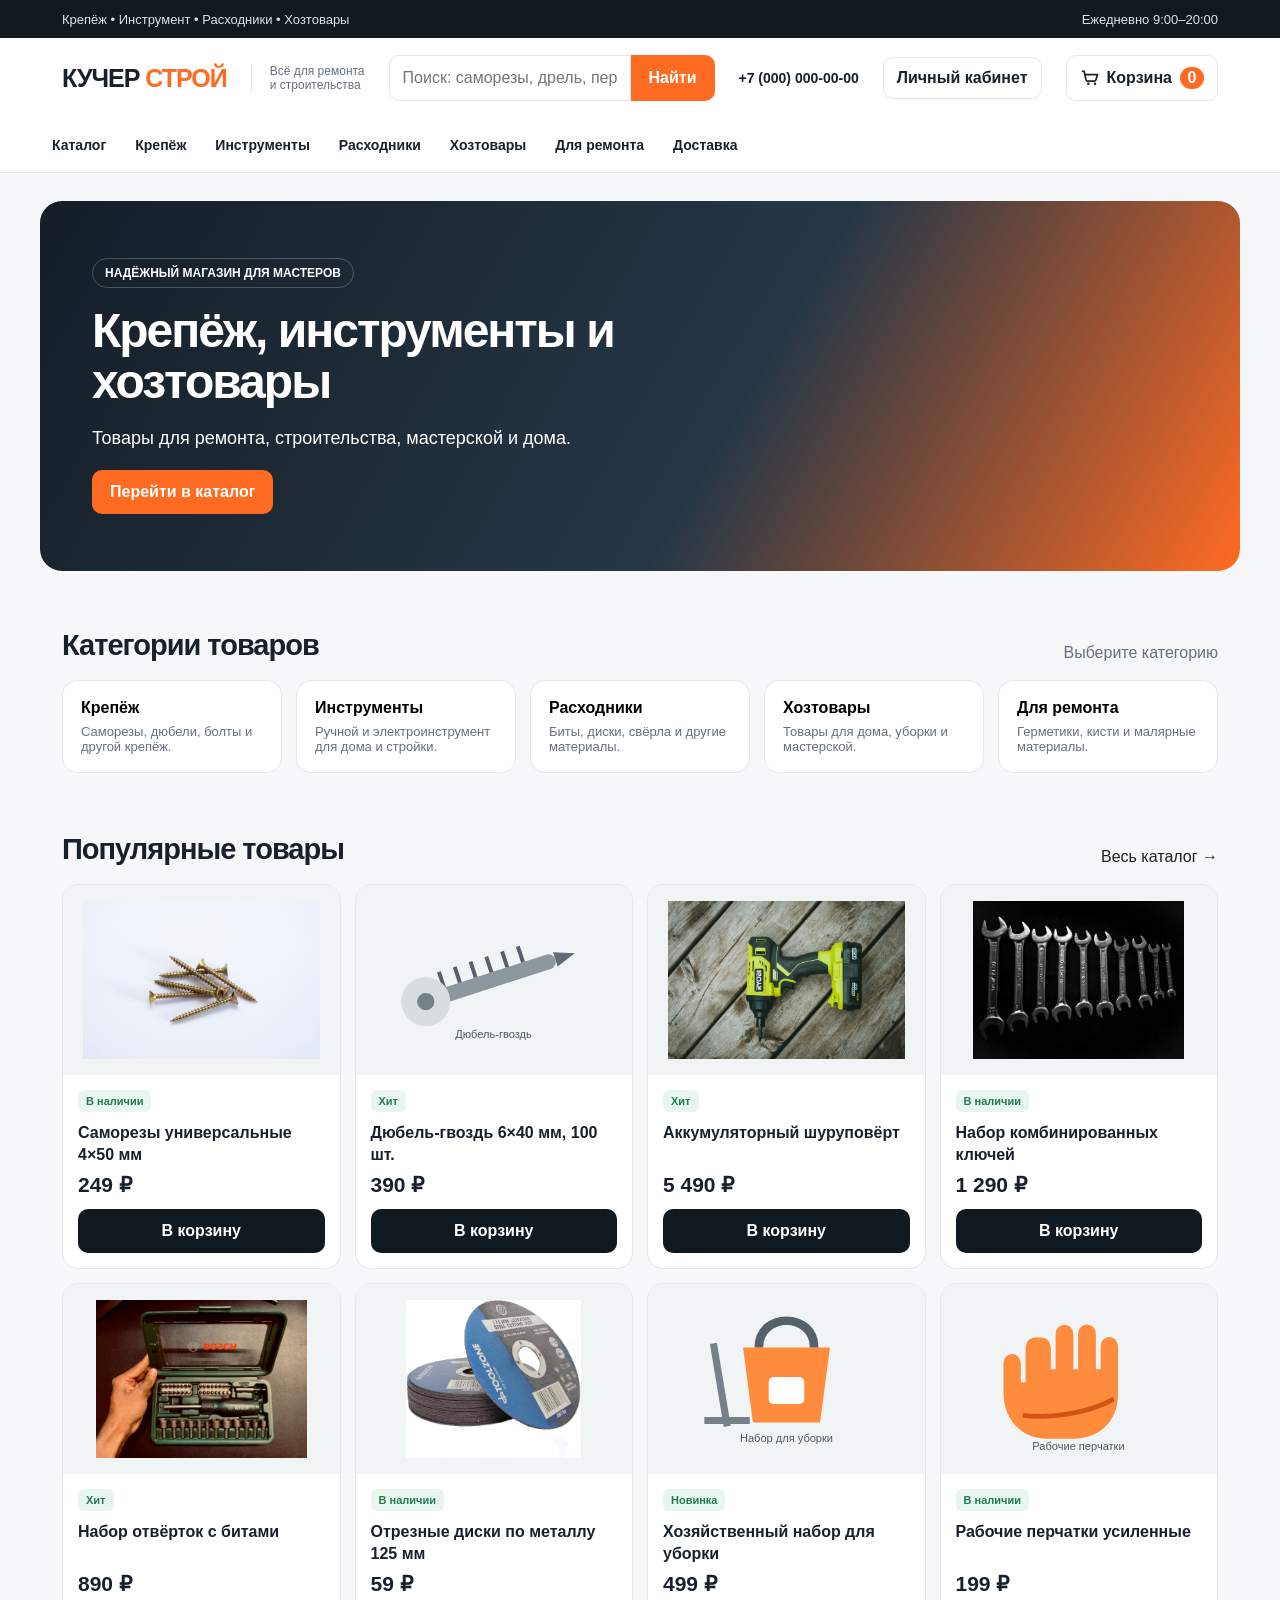
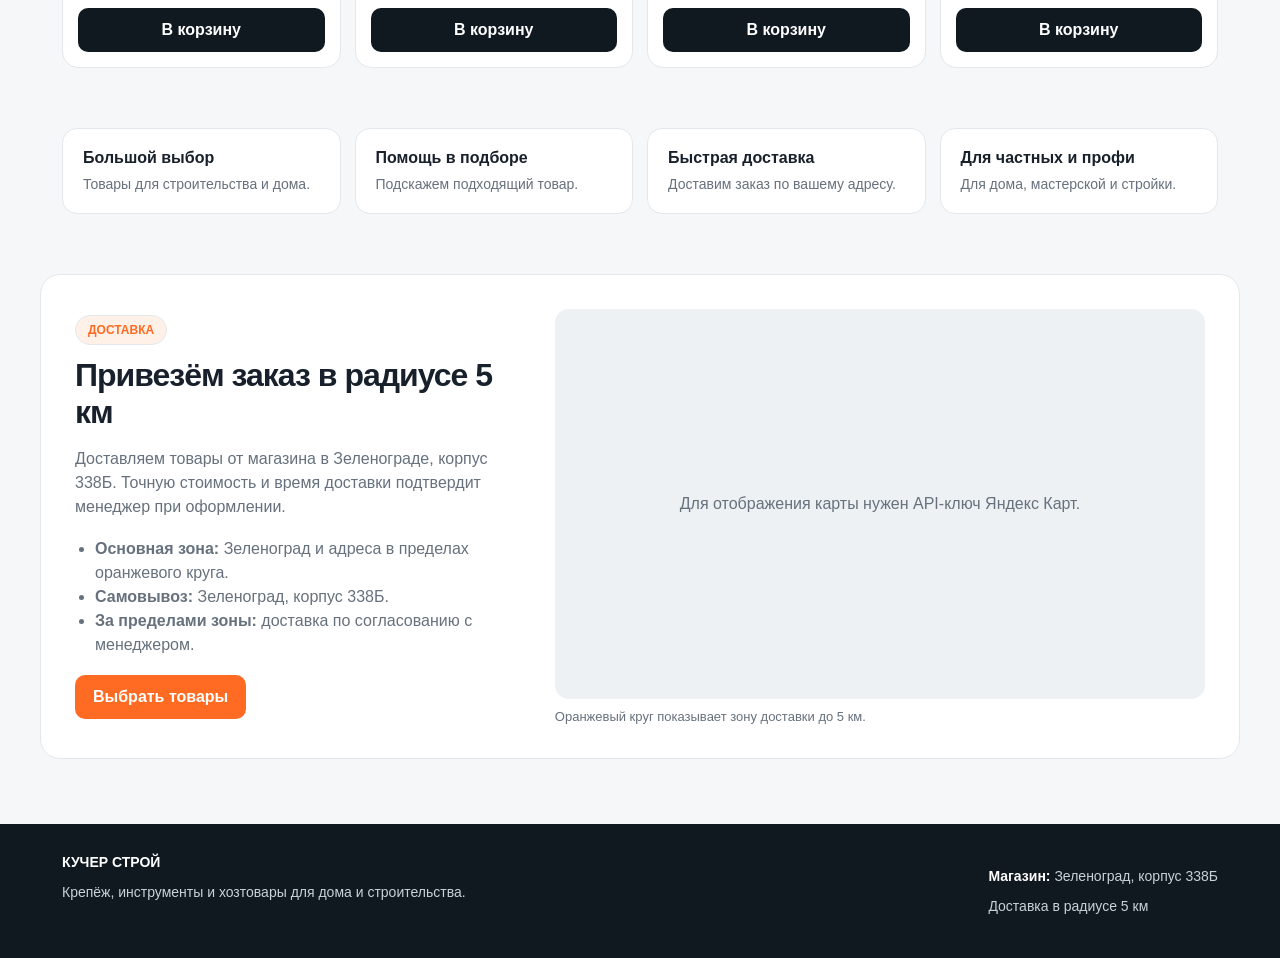
==== index.html @ 2a833efd "Initial Kucher realese" ====
<!doctype html>
<html lang="ru"><head><meta charset="utf-8"><meta name="viewport" content="width=device-width, initial-scale=1"><meta name="description" content="Кучер строй — крепёж, инструменты, расходники и хозтовары."><title>Кучер строй — товары для ремонта и строительства</title><link rel="stylesheet" href="styles.css"><link rel="stylesheet" href="features.css"></head>
<body data-page="home"><header class="site-header"></header><main>
<section class="hero"><div class="wrap hero-box"><div><span class="eyebrow">Надёжный магазин для мастеров</span><h1>Крепёж, инструменты и хозтовары</h1><p>Товары для ремонта, строительства, мастерской и дома.</p><a class="button button-primary" href="#products-section">Перейти в каталог</a></div></div></section>
<section class="section"><div class="wrap"><div class="section-heading"><h2>Категории товаров</h2><span>Выберите категорию</span></div><div id="categories" class="categories"></div></div></section>
<section id="products-section" class="section"><div class="wrap"><div class="section-heading"><h2>Популярные товары</h2><a href="catalog.html">Весь каталог →</a></div><div id="products" class="products"></div></div></section>
<section class="section"><div class="wrap benefits"><article><b>Большой выбор</b><span>Товары для строительства и дома.</span></article><article><b>Помощь в подборе</b><span>Подскажем подходящий товар.</span></article><article><b>Быстрая доставка</b><span>Доставим заказ по вашему адресу.</span></article><article><b>Для частных и профи</b><span>Для дома, мастерской и стройки.</span></article></div></section>
<section id="delivery" class="section"><div class="wrap delivery-section"><div class="delivery-copy"><span class="eyebrow eyebrow-dark">Доставка</span><h2>Привезём заказ в радиусе 5 км</h2><p>Доставляем товары от магазина в Зеленограде, корпус 338Б. Точную стоимость и время доставки подтвердит менеджер при оформлении.</p><ul><li><b>Основная зона:</b> Зеленоград и адреса в пределах оранжевого круга.</li><li><b>Самовывоз:</b> Зеленоград, корпус 338Б.</li><li><b>За пределами зоны:</b> доставка по согласованию с менеджером.</li></ul><a class="button button-primary" href="catalog.html">Выбрать товары</a></div><div><div id="delivery-map" class="delivery-map" aria-label="Карта магазина и зоны доставки"></div><p class="map-caption">Оранжевый круг показывает зону доставки до 5 км.</p></div></div></section>
</main><footer class="site-footer"></footer><script src="products.js"></script><script src="app.js"></script></body></html>
---- styles.css ----
[hidden]{display:none!important}:root{--ink:#18212b;--muted:#66717d;--orange:#ff6b22;--dark:#101820;--bg:#f5f7f9;--card:#fff;--line:#e3e8ed;--green:#237a52;--shadow:0 12px 35px rgba(24,33,43,.09)}
*{box-sizing:border-box}html{scroll-behavior:smooth}body{margin:0;background:var(--bg);color:var(--ink);font-family:Arial,sans-serif}a{color:inherit;text-decoration:none}a:hover{color:var(--orange)}button,input{font:inherit}.wrap{max-width:1200px;margin:auto;padding:0 22px}.topbar{background:var(--dark);color:#dce4ea;font-size:13px}.topbar .wrap{height:38px;display:flex;justify-content:space-between;align-items:center}.site-header{position:sticky;top:0;z-index:10;background:#fff;border-bottom:1px solid var(--line)}.head{min-height:80px;display:flex;align-items:center;gap:24px}.logo{font-size:25px;font-weight:900;letter-spacing:-1px;white-space:nowrap}.logo b{color:var(--orange)}.tag{padding-left:18px;border-left:1px solid var(--line);color:var(--muted);font-size:12px}.search{flex:1;display:flex}.search input{min-width:0;flex:1;padding:13px;border:1px solid var(--line);border-radius:10px 0 0 10px}.search button,.button{border:0;border-radius:10px;padding:13px 18px;font-weight:800;cursor:pointer}.search button{border-radius:0 10px 10px 0;background:var(--orange);color:#fff}.phone{font-weight:800;font-size:14px}.cart-link{padding:11px 13px;border:1px solid var(--line);border-radius:10px;font-weight:800;white-space:nowrap}.cart-count{margin-left:4px;padding:2px 7px;border-radius:99px;background:var(--orange);color:#fff}.nav{display:flex;gap:5px;overflow:auto;padding:10px 0}.nav a{padding:9px 12px;border-radius:8px;white-space:nowrap;font-size:14px;font-weight:700}.nav a:hover,.nav a.active{background:#fff0e8;color:var(--orange)}.hero{padding:28px 0}.hero-box{min-height:370px;display:flex;align-items:center;padding:52px;border-radius:22px;background:linear-gradient(120deg,#151e27,#253746 58%,#ff6b22);color:#fff}.hero-box>div{max-width:650px}.eyebrow{display:inline-block;padding:7px 12px;border:1px solid #ffffff38;border-radius:99px;font-size:12px;font-weight:800;text-transform:uppercase}.hero h1{max-width:620px;margin:18px 0 12px;font-size:48px;line-height:1.05;letter-spacing:-2px}.hero p{max-width:560px;font-size:18px;line-height:1.5}.button{display:inline-block}.button-primary{background:var(--orange);color:#fff}.section{padding:30px 0}.section-heading{display:flex;align-items:end;justify-content:space-between;gap:15px;margin-bottom:18px}.section-heading h1,.section-heading h2{margin:0;letter-spacing:-1px}.section-heading h1{font-size:38px}.section-heading h2{font-size:29px}.section-heading p,.section-heading span,.result{color:var(--muted)}.categories{display:grid;grid-template-columns:repeat(5,1fr);gap:14px}.category{padding:18px;border:1px solid var(--line);border-radius:15px;background:var(--card);font-weight:800;text-align:left;cursor:pointer}.category span{display:block;margin-top:7px;color:var(--muted);font-size:13px;font-weight:400}.category:hover,.category.active{border-color:#ffb08b;box-shadow:var(--shadow)}.compact{margin-bottom:23px}.compact .category{padding:12px;font-size:14px}.compact .category span{display:none}.products{display:grid;grid-template-columns:repeat(4,1fr);gap:14px}.product-card{overflow:hidden;border:1px solid var(--line);border-radius:16px;background:#fff}.product-card:hover{box-shadow:var(--shadow);transform:translateY(-2px)}.product-image{height:190px;display:block;padding:16px;background:#f1f4f5}.product-image img{width:100%;height:100%;object-fit:contain}.product-body{padding:15px}.badge{display:inline-block;padding:5px 8px;border-radius:6px;background:#e8f6ef;color:var(--green);font-size:11px;font-weight:800}.product-name{display:block;min-height:44px;margin:10px 0 7px;font-weight:800;line-height:1.35}.price{font-size:21px;font-weight:900}.card-action{width:100%;margin-top:12px;background:var(--dark);color:#fff}.empty{padding:35px;border:1px dashed var(--line);border-radius:15px;background:#fff;text-align:center;color:var(--muted)}.benefits{display:grid;grid-template-columns:repeat(4,1fr);gap:14px}.benefits article,.panel{padding:20px;border:1px solid var(--line);border-radius:15px;background:#fff}.benefits b{display:block;margin-bottom:8px}.benefits span{color:var(--muted);font-size:14px}.site-footer{margin-top:35px;background:var(--dark);color:#c8d2da}.footer-content{display:flex;justify-content:space-between;gap:20px;padding:30px 22px;font-size:14px}.footer-content b{color:#fff}.back-link{display:inline-block;margin-bottom:20px;color:var(--muted);font-weight:700}.product-detail{display:grid;grid-template-columns:1fr 1fr;gap:28px}.detail-image,.detail-info{padding:30px;border:1px solid var(--line);border-radius:18px;background:#fff}.detail-image{min-height:450px}.detail-image img{width:100%;height:390px;object-fit:contain}.detail-info h1{margin:13px 0;font-size:36px;line-height:1.1}.description{color:var(--muted);line-height:1.55}.detail-price{margin:20px 0;font-size:32px;font-weight:900}.add-row{display:flex;gap:12px}.quantity{width:70px;padding:12px;border:1px solid var(--line);border-radius:10px;text-align:center}.specs{margin-top:24px;border-top:1px solid var(--line)}.spec{display:flex;justify-content:space-between;gap:20px;padding:11px 0;border-bottom:1px solid var(--line)}.spec span{color:var(--muted)}.cart-layout{display:grid;grid-template-columns:1.3fr .7fr;gap:20px}.cart-item{display:grid;grid-template-columns:90px 1fr auto;gap:16px;align-items:center;padding:15px 0;border-bottom:1px solid var(--line)}.cart-item:last-child{border:0}.cart-item img{width:90px;height:80px;object-fit:contain;background:#f1f4f5;border-radius:10px}.cart-item h3{margin:5px 0;font-size:16px}.item-actions{text-align:right}.item-actions input{width:52px;padding:8px;border:1px solid var(--line);border-radius:7px;text-align:center}.remove{margin-top:8px;border:0;background:none;color:#9b3b24;cursor:pointer}.total-row{display:flex;justify-content:space-between;padding:15px 0;margin-bottom:14px;border-block:1px solid var(--line);font-size:20px}.notice{color:var(--muted);font-size:13px;line-height:1.45}@media(max-width:900px){.tag,.phone{display:none}.categories{grid-template-columns:repeat(3,1fr)}.products{grid-template-columns:repeat(2,1fr)}.benefits{grid-template-columns:repeat(2,1fr)}.product-detail,.cart-layout{grid-template-columns:1fr}}@media(max-width:600px){.topbar .wrap>span+span{display:none}.head{flex-wrap:wrap;padding:13px 0;gap:12px}.search{order:3;flex-basis:100%}.hero-box{min-height:420px;padding:30px}.hero h1{font-size:36px}.section-heading h1{font-size:31px}.categories,.products{grid-template-columns:repeat(2,1fr)}.benefits{grid-template-columns:1fr}.footer-content{display:block}.footer-content p{margin-top:15px}.product-detail{gap:15px}.detail-image{min-height:290px;padding:18px}.detail-image img{height:260px}.detail-info h1{font-size:29px}.cart-item{grid-template-columns:70px 1fr}.cart-item img{width:70px;height:70px}.item-actions{grid-column:2;text-align:left}}

/* Cart icon + add-to-cart animation */
.cart-link{display:inline-flex;align-items:center;gap:7px;transition:transform .2s ease,box-shadow .2s ease}.cart-icon{width:20px;height:20px;flex:0 0 20px}.cart-icon circle{fill:currentColor;stroke:none}.cart-count{display:inline-flex;align-items:center;justify-content:center;min-width:24px;height:22px;padding:2px 7px;margin-left:1px}.cart-flyer{position:fixed;z-index:100;left:0;top:0;width:70px;height:70px;padding:7px;border-radius:14px;background:#fff;box-shadow:0 10px 30px #0002;pointer-events:none;transform:translate(0,0) scale(1);opacity:1;transition:transform .62s cubic-bezier(.22,.8,.26,1),opacity .62s ease}.cart-flyer img{width:100%;height:100%;object-fit:contain;border-radius:10px}.card-action:disabled,#add-product:disabled{cursor:wait;opacity:.8}

/* Cart page cleanup */
body[data-page="cart"]{min-height:100vh;display:flex;flex-direction:column;background:var(--dark)}
body[data-page="cart"] main{flex:1;background:var(--bg)}
body[data-page="cart"] .site-footer{margin-top:0}
.cart-heading{display:flex;align-items:center;justify-content:space-between;gap:16px;margin-bottom:18px}
.cart-heading h1{margin:0;letter-spacing:-1px;font-size:38px}
.button-danger{background:#fff;border:1px solid #e1b7ad;color:#9b3b24}
.button-danger:hover:not(:disabled){background:#fff5f2;border-color:#d89583;color:#842d1c}
.button-danger:disabled{opacity:.45;cursor:not-allowed}
@media(max-width:600px){.cart-heading{align-items:flex-start}.cart-heading h1{font-size:31px}.cart-heading .button{padding:10px 12px}}
---- features.css ----
.product-image{position:relative}.photo-count{position:absolute;right:10px;bottom:10px;padding:5px 8px;border-radius:99px;background:#18212bd9;color:#fff;font-size:12px;font-weight:700}.delivery-section{display:grid;grid-template-columns:.82fr 1.18fr;gap:28px;align-items:center;padding:34px;border:1px solid var(--line);border-radius:20px;background:#fff}.delivery-copy h2{margin:12px 0;font-size:32px;letter-spacing:-1px}.delivery-copy p,.delivery-copy li{color:var(--muted);line-height:1.5}.delivery-copy ul{padding-left:20px;margin:18px 0}.eyebrow-dark{border-color:var(--line);background:#fff0e8;color:var(--orange)}.delivery-map{position:relative;height:390px;border-radius:14px;overflow:hidden;background:#eef1f3}.delivery-radius-overlay{position:absolute;inset:0;pointer-events:none;z-index:2}.delivery-radius-circle{position:absolute;left:50%;top:50%;width:270px;height:270px;transform:translate(-50%,-50%);border:3px solid rgba(243,108,33,.9);border-radius:50%;background:rgba(243,108,33,.14);box-shadow:0 0 0 1px rgba(255,255,255,.7) inset}.delivery-radius-pin{position:absolute;left:50%;top:50%;width:18px;height:18px;transform:translate(-50%,-50%);border:3px solid #fff;border-radius:50%;background:var(--orange);box-shadow:0 2px 8px rgba(0,0,0,.25)}.delivery-radius-pin span{display:block;width:6px;height:6px;margin:3px auto;border-radius:50%;background:#fff}.delivery-radius-label{position:absolute;left:50%;top:50%;transform:translate(-50%,-190%);padding:7px 11px;border:1px solid rgba(243,108,33,.45);border-radius:999px;background:#fff;color:var(--ink);font-size:12px;font-weight:800;white-space:nowrap;box-shadow:0 4px 14px rgba(0,0,0,.14)}.map-caption{margin:10px 0 0;color:var(--muted);font-size:13px}.gallery{display:grid;gap:14px}.gallery-main{position:relative;display:flex;align-items:center;justify-content:center;min-height:390px;padding:10px;background:#f1f4f5;border-radius:14px}.gallery-main img{width:100%;height:370px;object-fit:contain}.gallery-control{position:absolute;top:50%;width:42px;height:42px;transform:translateY(-50%);border:0;border-radius:50%;background:#fff;color:var(--ink);box-shadow:var(--shadow);font-size:26px;cursor:pointer}.gallery-control:hover{background:var(--orange);color:#fff}.gallery-prev{left:14px}.gallery-next{right:14px}.gallery-thumbnails{display:flex;gap:10px;flex-wrap:wrap}.gallery-thumbnail{width:70px;height:70px;padding:4px;border:2px solid transparent;border-radius:10px;background:#f1f4f5;cursor:pointer}.gallery-thumbnail.active{border-color:var(--orange)}.gallery-thumbnail img{width:100%;height:100%;object-fit:contain}.gallery-status{margin:0;color:var(--muted);font-size:13px}@media(max-width:900px){.delivery-section{grid-template-columns:1fr}.delivery-map{height:330px}.delivery-radius-circle{width:230px;height:230px}}@media(max-width:600px){.delivery-section{padding:22px}.delivery-copy h2{font-size:27px}.gallery-main{min-height:270px}.gallery-main img{height:250px}.gallery-thumbnail{width:58px;height:58px}}

/* Order choice + personal cabinet */
.account-link{padding:11px 13px;border:1px solid var(--line);border-radius:10px;font-weight:800;white-space:nowrap}.account-link:hover{background:#fff0e8;color:var(--orange)}
.order-choice-modal{position:fixed;inset:0;z-index:1000;display:grid;place-items:center;padding:20px}.order-choice-backdrop{position:absolute;inset:0;background:rgba(16,24,32,.58)}.order-choice-card{position:relative;z-index:1;width:min(520px,100%);padding:28px;border-radius:20px;background:#fff;box-shadow:0 24px 70px rgba(0,0,0,.22)}.order-choice-close{position:absolute;right:15px;top:12px;width:36px;height:36px;border:0;border-radius:50%;background:#f1f4f5;color:var(--ink);font-size:25px;cursor:pointer}.order-choice-card h2{margin:15px 40px 8px 0}.order-choice-card>p{color:var(--muted)}.order-choice-actions{display:grid;gap:10px;margin-top:20px}.choice-secondary{border:1px solid var(--line);text-align:center;background:#f7f8f9}.manager-form{display:grid;gap:12px;margin-top:16px;padding-top:16px;border-top:1px solid var(--line)}.manager-form label,.cabinet-form label{display:grid;gap:7px;font-size:13px;font-weight:800}.manager-form input,.cabinet-form input{width:100%;padding:12px;border:1px solid var(--line);border-radius:10px}.optional{font-weight:400;color:var(--muted)}.manager-success,.form-success{color:var(--green);font-size:13px;font-weight:700}.cabinet-grid{display:grid;grid-template-columns:.8fr 1.2fr;gap:20px}.panel-heading{display:flex;align-items:center;justify-content:space-between;gap:16px;margin-bottom:15px}.panel-heading h2{margin:0;font-size:22px}.cabinet-form{display:grid;gap:13px}.cabinet-cart-list{display:grid;gap:10px}.cabinet-cart-item{display:grid;grid-template-columns:56px 1fr auto;gap:12px;align-items:center;padding:10px 0;border-bottom:1px solid var(--line)}.cabinet-cart-item img{width:56px;height:56px;border-radius:8px;background:#f1f4f5;object-fit:contain}.cabinet-cart-item div{display:grid;gap:4px}.cabinet-cart-item span{font-size:13px;color:var(--muted)}.cabinet-total{display:flex;justify-content:space-between;margin:15px 0;font-size:20px}.cabinet-checkout{width:100%}.history-item{padding:14px 0;border-bottom:1px solid var(--line)}.history-item:last-child{border-bottom:0}.history-item>div{display:flex;justify-content:space-between;gap:15px}.history-item span{color:var(--muted);font-size:13px}.history-item summary{margin-top:8px;color:var(--muted);cursor:pointer}.history-item details p{margin:7px 0 0;font-size:13px}.request-item{display:flex;justify-content:space-between;padding:10px 0;border-bottom:1px solid var(--line)}.section-inner{padding:20px 0 0}@media(max-width:900px){.cabinet-grid{grid-template-columns:1fr}}@media(max-width:600px){.order-choice-card{padding:22px}.account-link{display:none}.cabinet-cart-item{grid-template-columns:50px 1fr}.cabinet-cart-item>strong{grid-column:2}.panel-heading{align-items:flex-start;flex-direction:column}}
.auth-wrap{max-width:560px;margin:0 auto}.auth-card{padding:28px}.auth-tabs{display:grid;grid-template-columns:1fr 1fr;gap:6px;padding:5px;background:#f1f4f5;border-radius:12px;margin:18px 0}.auth-tab{border:0;background:transparent;padding:11px;border-radius:9px;font-weight:800;cursor:pointer;color:var(--muted)}.auth-tab.active{background:#fff;color:var(--ink);box-shadow:0 2px 8px rgba(0,0,0,.06)}.auth-form{display:grid;gap:13px}.auth-form label{display:grid;gap:7px;font-size:13px;font-weight:800}.auth-form input{width:100%;padding:12px;border:1px solid var(--line);border-radius:10px}.auth-error{color:#c23c2a;font-size:13px;font-weight:700;margin:0}.auth-note{font-size:12px;color:var(--muted);margin-top:16px}

.product-image{position:relative}.photo-count{position:absolute;right:10px;bottom:10px;padding:5px 8px;border-radius:99px;background:#18212bd9;color:#fff;font-size:12px;font-weight:700}.delivery-section{display:grid;grid-template-columns:.82fr 1.18fr;gap:28px;align-items:center;padding:34px;border:1px solid var(--line);border-radius:20px;background:#fff}.delivery-copy h2{margin:12px 0;font-size:32px;letter-spacing:-1px}.delivery-copy p,.delivery-copy li{color:var(--muted);line-height:1.5}.delivery-copy ul{padding-left:20px;margin:18px 0}.eyebrow-dark{border-color:var(--line);background:#fff0e8;color:var(--orange)}.delivery-map{position:relative;height:390px;border-radius:14px;overflow:hidden;background:#eef1f3}.map-api-placeholder{display:flex;align-items:center;justify-content:center;height:100%;padding:24px;text-align:center;color:var(--muted);background:#eef1f3}.map-caption{margin:10px 0 0;color:var(--muted);font-size:13px}.gallery{display:grid;gap:14px}.gallery-main{position:relative;display:flex;align-items:center;justify-content:center;min-height:390px;padding:10px;background:#f1f4f5;border-radius:14px}.gallery-main img{width:100%;height:370px;object-fit:contain}.gallery-control{position:absolute;top:50%;width:42px;height:42px;transform:translateY(-50%);border:0;border-radius:50%;background:#fff;color:var(--ink);box-shadow:var(--shadow);font-size:26px;cursor:pointer}.gallery-control:hover{background:var(--orange);color:#fff}.gallery-prev{left:14px}.gallery-next{right:14px}.gallery-thumbnails{display:flex;gap:10px;flex-wrap:wrap}.gallery-thumbnail{width:70px;height:70px;padding:4px;border:2px solid transparent;border-radius:10px;background:#f1f4f5;cursor:pointer}.gallery-thumbnail.active{border-color:var(--orange)}.gallery-thumbnail img{width:100%;height:100%;object-fit:contain}.gallery-status{margin:0;color:var(--muted);font-size:13px}@media(max-width:900px){.delivery-section{grid-template-columns:1fr}.delivery-map{height:330px}}@media(max-width:600px){.delivery-section{padding:22px}.delivery-copy h2{font-size:27px}.gallery-main{min-height:270px}.gallery-main img{height:250px}.gallery-thumbnail{width:58px;height:58px}}

/* Order choice + personal cabinet */
.account-link{padding:11px 13px;border:1px solid var(--line);border-radius:10px;font-weight:800;white-space:nowrap}.account-link:hover{background:#fff0e8;color:var(--orange)}
.order-choice-modal{position:fixed;inset:0;z-index:1000;display:grid;place-items:center;padding:20px}.order-choice-backdrop{position:absolute;inset:0;background:rgba(16,24,32,.58)}.order-choice-card{position:relative;z-index:1;width:min(520px,100%);padding:28px;border-radius:20px;background:#fff;box-shadow:0 24px 70px rgba(0,0,0,.22)}.order-choice-close{position:absolute;right:15px;top:12px;width:36px;height:36px;border:0;border-radius:50%;background:#f1f4f5;color:var(--ink);font-size:25px;cursor:pointer}.order-choice-card h2{margin:15px 40px 8px 0}.order-choice-card>p{color:var(--muted)}.order-choice-actions{display:grid;gap:10px;margin-top:20px}.choice-secondary{border:1px solid var(--line);text-align:center;background:#f7f8f9}.manager-form{display:grid;gap:12px;margin-top:16px;padding-top:16px;border-top:1px solid var(--line)}.manager-form label,.cabinet-form label{display:grid;gap:7px;font-size:13px;font-weight:800}.manager-form input,.cabinet-form input{width:100%;padding:12px;border:1px solid var(--line);border-radius:10px}.optional{font-weight:400;color:var(--muted)}.manager-success,.form-success{color:var(--green);font-size:13px;font-weight:700}.cabinet-grid{display:grid;grid-template-columns:.8fr 1.2fr;gap:20px}.panel-heading{display:flex;align-items:center;justify-content:space-between;gap:16px;margin-bottom:15px}.panel-heading h2{margin:0;font-size:22px}.cabinet-form{display:grid;gap:13px}.cabinet-cart-list{display:grid;gap:10px}.cabinet-cart-item{display:grid;grid-template-columns:56px 1fr auto;gap:12px;align-items:center;padding:10px 0;border-bottom:1px solid var(--line)}.cabinet-cart-item img{width:56px;height:56px;border-radius:8px;background:#f1f4f5;object-fit:contain}.cabinet-cart-item div{display:grid;gap:4px}.cabinet-cart-item span{font-size:13px;color:var(--muted)}.cabinet-total{display:flex;justify-content:space-between;margin:15px 0;font-size:20px}.cabinet-checkout{width:100%}.history-item{padding:14px 0;border-bottom:1px solid var(--line)}.history-item:last-child{border-bottom:0}.history-item>div{display:flex;justify-content:space-between;gap:15px}.history-item span{color:var(--muted);font-size:13px}.history-item summary{margin-top:8px;color:var(--muted);cursor:pointer}.history-item details p{margin:7px 0 0;font-size:13px}.request-item{display:flex;justify-content:space-between;padding:10px 0;border-bottom:1px solid var(--line)}.section-inner{padding:20px 0 0}@media(max-width:900px){.cabinet-grid{grid-template-columns:1fr}}@media(max-width:600px){.order-choice-card{padding:22px}.account-link{display:none}.cabinet-cart-item{grid-template-columns:50px 1fr}.cabinet-cart-item>strong{grid-column:2}.panel-heading{align-items:flex-start;flex-direction:column}}
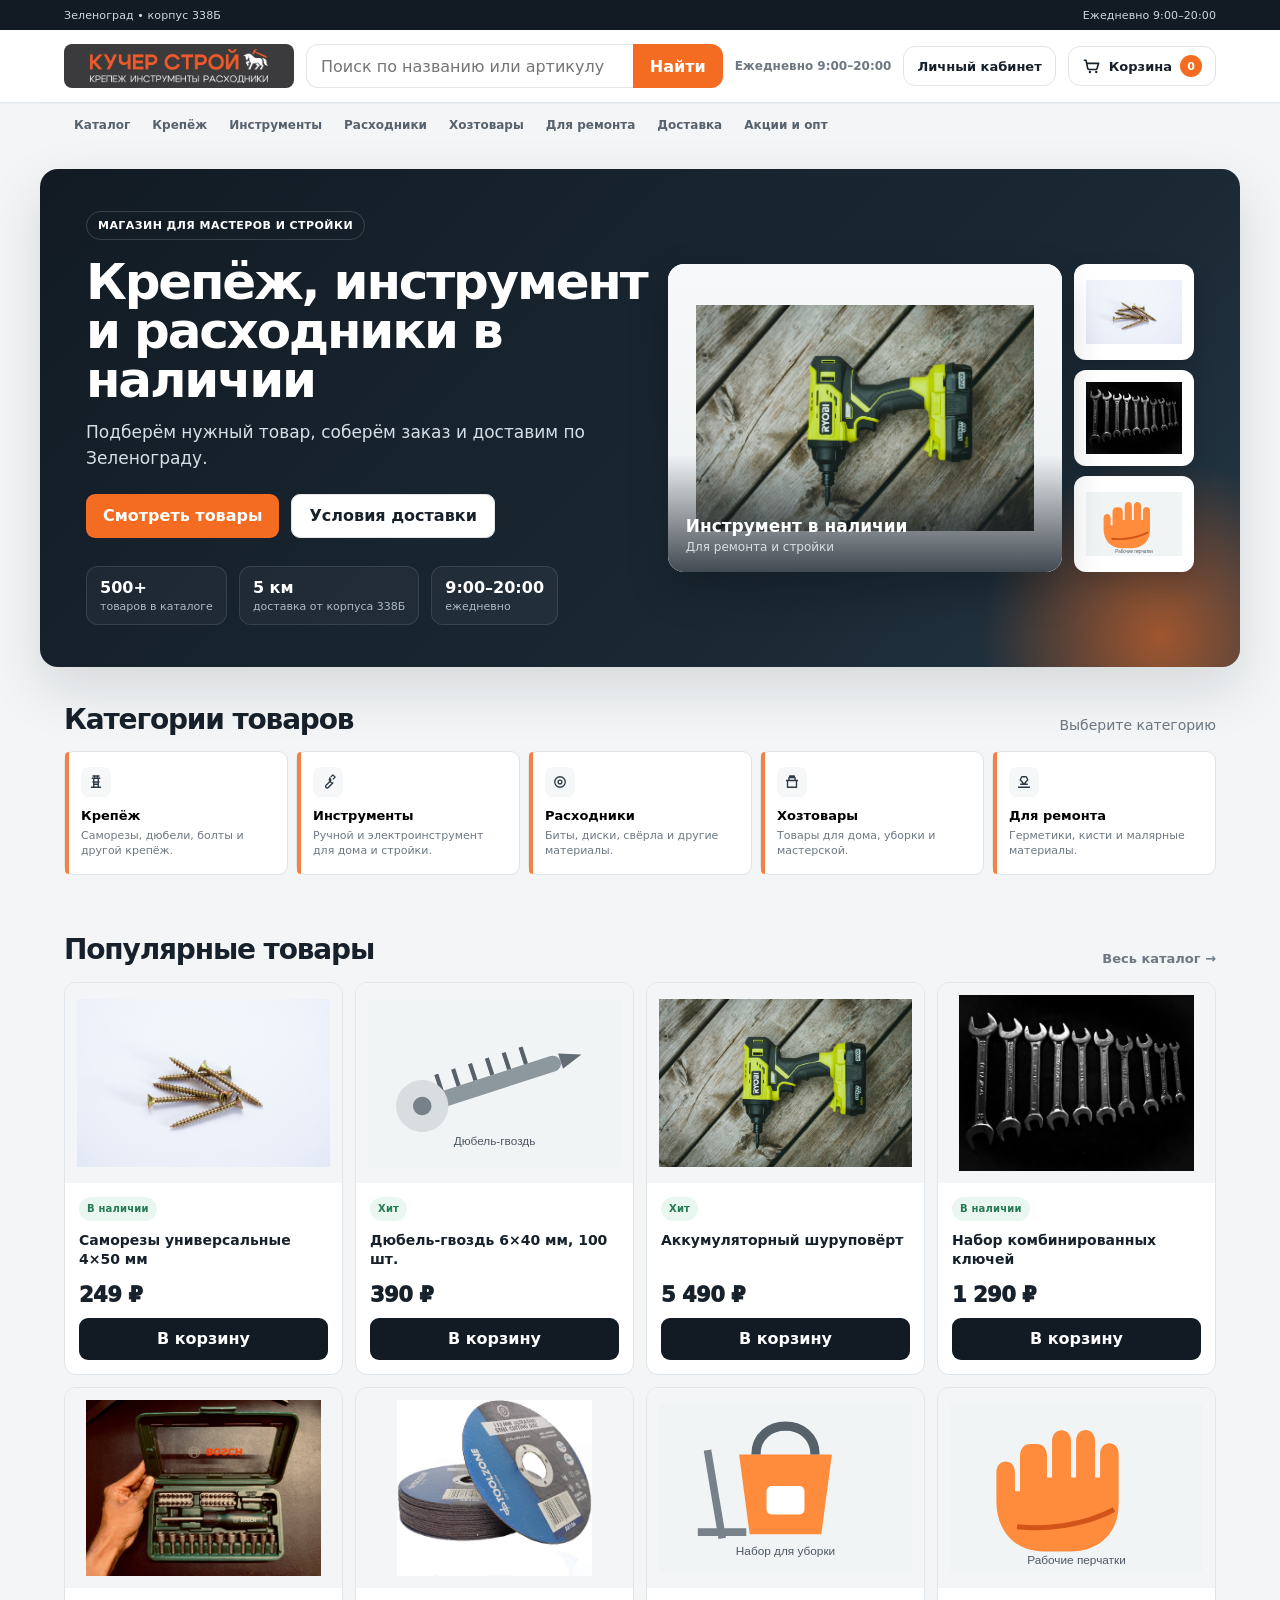
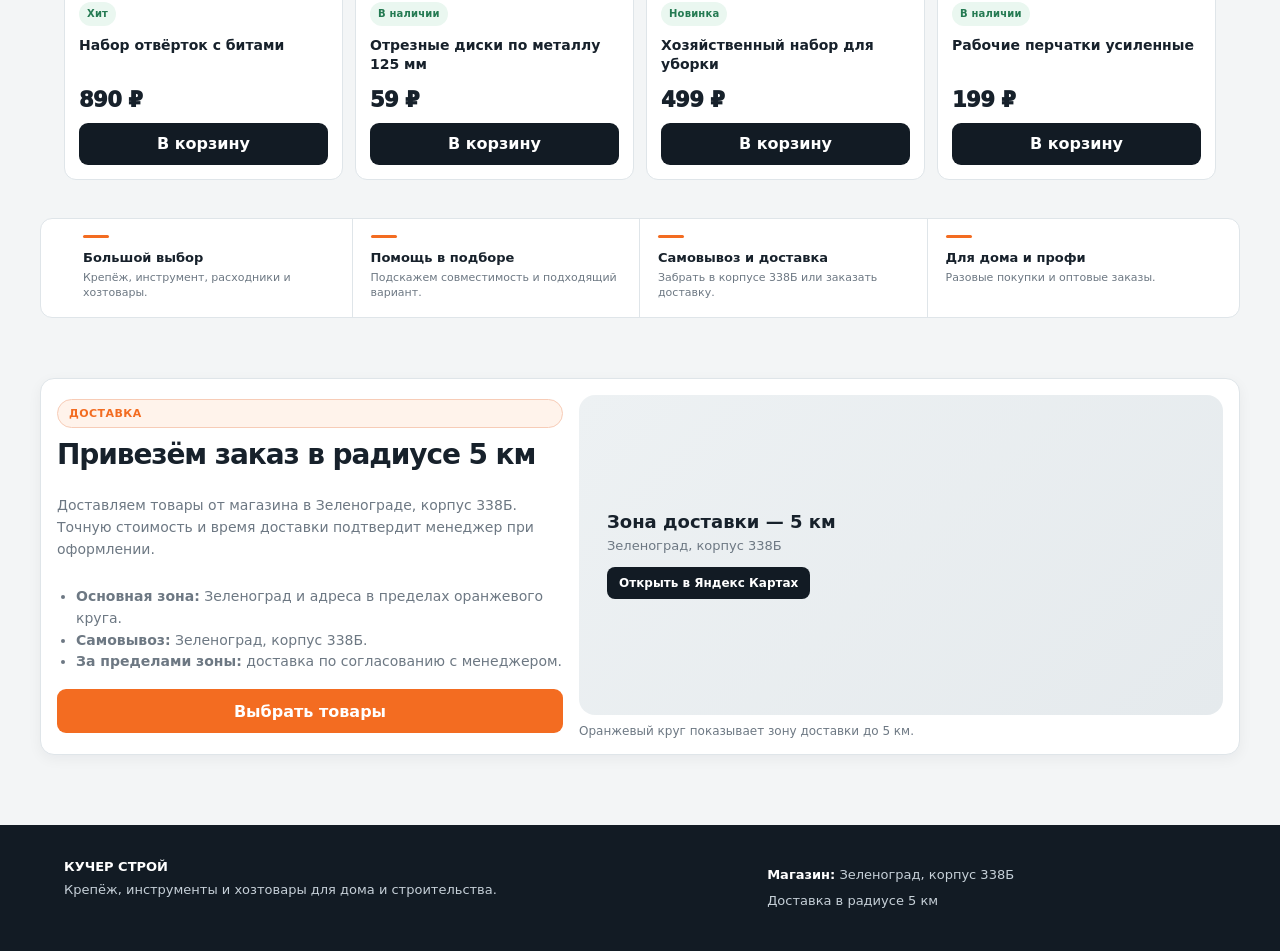
==== commit 6d7d0297: "Update Kycher" ====
--- a/index.html
+++ b/index.html
@@ -1,9 +1,9 @@
 <!doctype html>
-<html lang="ru"><head><meta charset="utf-8"><meta name="viewport" content="width=device-width, initial-scale=1"><meta name="description" content="Кучер строй — крепёж, инструменты, расходники и хозтовары."><title>Кучер строй — товары для ремонта и строительства</title><link rel="stylesheet" href="styles.css"><link rel="stylesheet" href="features.css"></head>
+<html lang="ru"><head><meta charset="utf-8"><meta name="viewport" content="width=device-width, initial-scale=1"><meta name="description" content="Кучер строй - крепёж, инструменты, расходники и хозтовары."><title>Кучер строй - товары для ремонта и строительства</title><link rel="stylesheet" href="styles.css"><link rel="stylesheet" href="features.css"></head>
 <body data-page="home"><header class="site-header"></header><main>
-<section class="hero"><div class="wrap hero-box"><div><span class="eyebrow">Надёжный магазин для мастеров</span><h1>Крепёж, инструменты и хозтовары</h1><p>Товары для ремонта, строительства, мастерской и дома.</p><a class="button button-primary" href="#products-section">Перейти в каталог</a></div></div></section>
+<section class="hero"><div class="wrap hero-box"><div class="hero-copy"><span class="eyebrow">Магазин для мастеров и стройки</span><h1>Крепёж, инструмент и расходники в наличии</h1><p>Подберём нужный товар, соберём заказ и доставим по Зеленограду.</p><div class="hero-actions"><a class="button button-primary" href="#products-section">Смотреть товары</a><a class="button button-secondary" href="delivery.html">Условия доставки</a></div><div class="hero-stats"><div class="hero-stat"><strong>500+</strong><span>товаров в каталоге</span></div><div class="hero-stat"><strong>5 км</strong><span>доставка от корпуса 338Б</span></div><div class="hero-stat"><strong>9:00–20:00</strong><span>ежедневно</span></div></div></div><div class="hero-visual"><div class="hero-photo"><img src="images/шуруповерт.jpg" alt="Аккумуляторный шуруповёрт"><div class="hero-photo-meta"><strong>Инструмент в наличии</strong><span>Для ремонта и стройки</span></div></div><div class="hero-shelf"><img src="images/саморезы.jpg" alt="Саморезы"><img src="images/набор ключей.jpg" alt="Набор ключей"><img src="images/перчатки.svg" alt="Рабочие перчатки"></div></div></div></section>
 <section class="section"><div class="wrap"><div class="section-heading"><h2>Категории товаров</h2><span>Выберите категорию</span></div><div id="categories" class="categories"></div></div></section>
 <section id="products-section" class="section"><div class="wrap"><div class="section-heading"><h2>Популярные товары</h2><a href="catalog.html">Весь каталог →</a></div><div id="products" class="products"></div></div></section>
-<section class="section"><div class="wrap benefits"><article><b>Большой выбор</b><span>Товары для строительства и дома.</span></article><article><b>Помощь в подборе</b><span>Подскажем подходящий товар.</span></article><article><b>Быстрая доставка</b><span>Доставим заказ по вашему адресу.</span></article><article><b>Для частных и профи</b><span>Для дома, мастерской и стройки.</span></article></div></section>
+<section class="section trust-section"><div class="wrap trust-strip"><article><b>Большой выбор</b><span>Крепёж, инструмент, расходники и хозтовары.</span></article><article><b>Помощь в подборе</b><span>Подскажем совместимость и подходящий вариант.</span></article><article><b>Самовывоз и доставка</b><span>Забрать в корпусе 338Б или заказать доставку.</span></article><article><b>Для дома и профи</b><span>Разовые покупки и оптовые заказы.</span></article></div></section>
 <section id="delivery" class="section"><div class="wrap delivery-section"><div class="delivery-copy"><span class="eyebrow eyebrow-dark">Доставка</span><h2>Привезём заказ в радиусе 5 км</h2><p>Доставляем товары от магазина в Зеленограде, корпус 338Б. Точную стоимость и время доставки подтвердит менеджер при оформлении.</p><ul><li><b>Основная зона:</b> Зеленоград и адреса в пределах оранжевого круга.</li><li><b>Самовывоз:</b> Зеленоград, корпус 338Б.</li><li><b>За пределами зоны:</b> доставка по согласованию с менеджером.</li></ul><a class="button button-primary" href="catalog.html">Выбрать товары</a></div><div><div id="delivery-map" class="delivery-map" aria-label="Карта магазина и зоны доставки"></div><p class="map-caption">Оранжевый круг показывает зону доставки до 5 км.</p></div></div></section>
 </main><footer class="site-footer"></footer><script src="products.js"></script><script src="app.js"></script></body></html>
--- a/styles.css
+++ b/styles.css
@@ -1,16 +1,258 @@
-[hidden]{display:none!important}:root{--ink:#18212b;--muted:#66717d;--orange:#ff6b22;--dark:#101820;--bg:#f5f7f9;--card:#fff;--line:#e3e8ed;--green:#237a52;--shadow:0 12px 35px rgba(24,33,43,.09)}
-*{box-sizing:border-box}html{scroll-behavior:smooth}body{margin:0;background:var(--bg);color:var(--ink);font-family:Arial,sans-serif}a{color:inherit;text-decoration:none}a:hover{color:var(--orange)}button,input{font:inherit}.wrap{max-width:1200px;margin:auto;padding:0 22px}.topbar{background:var(--dark);color:#dce4ea;font-size:13px}.topbar .wrap{height:38px;display:flex;justify-content:space-between;align-items:center}.site-header{position:sticky;top:0;z-index:10;background:#fff;border-bottom:1px solid var(--line)}.head{min-height:80px;display:flex;align-items:center;gap:24px}.logo{font-size:25px;font-weight:900;letter-spacing:-1px;white-space:nowrap}.logo b{color:var(--orange)}.tag{padding-left:18px;border-left:1px solid var(--line);color:var(--muted);font-size:12px}.search{flex:1;display:flex}.search input{min-width:0;flex:1;padding:13px;border:1px solid var(--line);border-radius:10px 0 0 10px}.search button,.button{border:0;border-radius:10px;padding:13px 18px;font-weight:800;cursor:pointer}.search button{border-radius:0 10px 10px 0;background:var(--orange);color:#fff}.phone{font-weight:800;font-size:14px}.cart-link{padding:11px 13px;border:1px solid var(--line);border-radius:10px;font-weight:800;white-space:nowrap}.cart-count{margin-left:4px;padding:2px 7px;border-radius:99px;background:var(--orange);color:#fff}.nav{display:flex;gap:5px;overflow:auto;padding:10px 0}.nav a{padding:9px 12px;border-radius:8px;white-space:nowrap;font-size:14px;font-weight:700}.nav a:hover,.nav a.active{background:#fff0e8;color:var(--orange)}.hero{padding:28px 0}.hero-box{min-height:370px;display:flex;align-items:center;padding:52px;border-radius:22px;background:linear-gradient(120deg,#151e27,#253746 58%,#ff6b22);color:#fff}.hero-box>div{max-width:650px}.eyebrow{display:inline-block;padding:7px 12px;border:1px solid #ffffff38;border-radius:99px;font-size:12px;font-weight:800;text-transform:uppercase}.hero h1{max-width:620px;margin:18px 0 12px;font-size:48px;line-height:1.05;letter-spacing:-2px}.hero p{max-width:560px;font-size:18px;line-height:1.5}.button{display:inline-block}.button-primary{background:var(--orange);color:#fff}.section{padding:30px 0}.section-heading{display:flex;align-items:end;justify-content:space-between;gap:15px;margin-bottom:18px}.section-heading h1,.section-heading h2{margin:0;letter-spacing:-1px}.section-heading h1{font-size:38px}.section-heading h2{font-size:29px}.section-heading p,.section-heading span,.result{color:var(--muted)}.categories{display:grid;grid-template-columns:repeat(5,1fr);gap:14px}.category{padding:18px;border:1px solid var(--line);border-radius:15px;background:var(--card);font-weight:800;text-align:left;cursor:pointer}.category span{display:block;margin-top:7px;color:var(--muted);font-size:13px;font-weight:400}.category:hover,.category.active{border-color:#ffb08b;box-shadow:var(--shadow)}.compact{margin-bottom:23px}.compact .category{padding:12px;font-size:14px}.compact .category span{display:none}.products{display:grid;grid-template-columns:repeat(4,1fr);gap:14px}.product-card{overflow:hidden;border:1px solid var(--line);border-radius:16px;background:#fff}.product-card:hover{box-shadow:var(--shadow);transform:translateY(-2px)}.product-image{height:190px;display:block;padding:16px;background:#f1f4f5}.product-image img{width:100%;height:100%;object-fit:contain}.product-body{padding:15px}.badge{display:inline-block;padding:5px 8px;border-radius:6px;background:#e8f6ef;color:var(--green);font-size:11px;font-weight:800}.product-name{display:block;min-height:44px;margin:10px 0 7px;font-weight:800;line-height:1.35}.price{font-size:21px;font-weight:900}.card-action{width:100%;margin-top:12px;background:var(--dark);color:#fff}.empty{padding:35px;border:1px dashed var(--line);border-radius:15px;background:#fff;text-align:center;color:var(--muted)}.benefits{display:grid;grid-template-columns:repeat(4,1fr);gap:14px}.benefits article,.panel{padding:20px;border:1px solid var(--line);border-radius:15px;background:#fff}.benefits b{display:block;margin-bottom:8px}.benefits span{color:var(--muted);font-size:14px}.site-footer{margin-top:35px;background:var(--dark);color:#c8d2da}.footer-content{display:flex;justify-content:space-between;gap:20px;padding:30px 22px;font-size:14px}.footer-content b{color:#fff}.back-link{display:inline-block;margin-bottom:20px;color:var(--muted);font-weight:700}.product-detail{display:grid;grid-template-columns:1fr 1fr;gap:28px}.detail-image,.detail-info{padding:30px;border:1px solid var(--line);border-radius:18px;background:#fff}.detail-image{min-height:450px}.detail-image img{width:100%;height:390px;object-fit:contain}.detail-info h1{margin:13px 0;font-size:36px;line-height:1.1}.description{color:var(--muted);line-height:1.55}.detail-price{margin:20px 0;font-size:32px;font-weight:900}.add-row{display:flex;gap:12px}.quantity{width:70px;padding:12px;border:1px solid var(--line);border-radius:10px;text-align:center}.specs{margin-top:24px;border-top:1px solid var(--line)}.spec{display:flex;justify-content:space-between;gap:20px;padding:11px 0;border-bottom:1px solid var(--line)}.spec span{color:var(--muted)}.cart-layout{display:grid;grid-template-columns:1.3fr .7fr;gap:20px}.cart-item{display:grid;grid-template-columns:90px 1fr auto;gap:16px;align-items:center;padding:15px 0;border-bottom:1px solid var(--line)}.cart-item:last-child{border:0}.cart-item img{width:90px;height:80px;object-fit:contain;background:#f1f4f5;border-radius:10px}.cart-item h3{margin:5px 0;font-size:16px}.item-actions{text-align:right}.item-actions input{width:52px;padding:8px;border:1px solid var(--line);border-radius:7px;text-align:center}.remove{margin-top:8px;border:0;background:none;color:#9b3b24;cursor:pointer}.total-row{display:flex;justify-content:space-between;padding:15px 0;margin-bottom:14px;border-block:1px solid var(--line);font-size:20px}.notice{color:var(--muted);font-size:13px;line-height:1.45}@media(max-width:900px){.tag,.phone{display:none}.categories{grid-template-columns:repeat(3,1fr)}.products{grid-template-columns:repeat(2,1fr)}.benefits{grid-template-columns:repeat(2,1fr)}.product-detail,.cart-layout{grid-template-columns:1fr}}@media(max-width:600px){.topbar .wrap>span+span{display:none}.head{flex-wrap:wrap;padding:13px 0;gap:12px}.search{order:3;flex-basis:100%}.hero-box{min-height:420px;padding:30px}.hero h1{font-size:36px}.section-heading h1{font-size:31px}.categories,.products{grid-template-columns:repeat(2,1fr)}.benefits{grid-template-columns:1fr}.footer-content{display:block}.footer-content p{margin-top:15px}.product-detail{gap:15px}.detail-image{min-height:290px;padding:18px}.detail-image img{height:260px}.detail-info h1{font-size:29px}.cart-item{grid-template-columns:70px 1fr}.cart-item img{width:70px;height:70px}.item-actions{grid-column:2;text-align:left}}
-
-/* Cart icon + add-to-cart animation */
-.cart-link{display:inline-flex;align-items:center;gap:7px;transition:transform .2s ease,box-shadow .2s ease}.cart-icon{width:20px;height:20px;flex:0 0 20px}.cart-icon circle{fill:currentColor;stroke:none}.cart-count{display:inline-flex;align-items:center;justify-content:center;min-width:24px;height:22px;padding:2px 7px;margin-left:1px}.cart-flyer{position:fixed;z-index:100;left:0;top:0;width:70px;height:70px;padding:7px;border-radius:14px;background:#fff;box-shadow:0 10px 30px #0002;pointer-events:none;transform:translate(0,0) scale(1);opacity:1;transition:transform .62s cubic-bezier(.22,.8,.26,1),opacity .62s ease}.cart-flyer img{width:100%;height:100%;object-fit:contain;border-radius:10px}.card-action:disabled,#add-product:disabled{cursor:wait;opacity:.8}
-
-/* Cart page cleanup */
-body[data-page="cart"]{min-height:100vh;display:flex;flex-direction:column;background:var(--dark)}
-body[data-page="cart"] main{flex:1;background:var(--bg)}
-body[data-page="cart"] .site-footer{margin-top:0}
-.cart-heading{display:flex;align-items:center;justify-content:space-between;gap:16px;margin-bottom:18px}
-.cart-heading h1{margin:0;letter-spacing:-1px;font-size:38px}
-.button-danger{background:#fff;border:1px solid #e1b7ad;color:#9b3b24}
-.button-danger:hover:not(:disabled){background:#fff5f2;border-color:#d89583;color:#842d1c}
-.button-danger:disabled{opacity:.45;cursor:not-allowed}
-@media(max-width:600px){.cart-heading{align-items:flex-start}.cart-heading h1{font-size:31px}.cart-heading .button{padding:10px 12px}}
+[hidden]{display:none!important}
+:root{
+  --ink:#17212b;
+  --ink-soft:#2d3a46;
+  --muted:#6d7883;
+  --muted-2:#8b959e;
+  --orange:#f36c21;
+  --orange-dark:#d95612;
+  --orange-soft:#fff1e8;
+  --dark:#111922;
+  --dark-2:#1a2631;
+  --bg:#f4f6f7;
+  --surface:#fff;
+  --surface-soft:#eef2f4;
+  --line:#e1e6ea;
+  --green:#247a52;
+  --red:#b4462f;
+  --shadow-sm:0 6px 18px rgba(17,25,34,.06);
+  --shadow-md:0 14px 38px rgba(17,25,34,.09);
+  --shadow-lg:0 26px 70px rgba(17,25,34,.16);
+  --radius-sm:8px;
+  --radius-md:12px;
+  --radius-lg:16px;
+  --radius-xl:20px;
+}
+*{box-sizing:border-box}
+html{scroll-behavior:smooth}
+body{margin:0;background:var(--bg);color:var(--ink);font-family:Inter,ui-sans-serif,system-ui,-apple-system,BlinkMacSystemFont,"Segoe UI",sans-serif;-webkit-font-smoothing:antialiased}
+a{color:inherit;text-decoration:none}
+a:hover{color:var(--orange)}
+button,input,select{font:inherit}
+button{cursor:pointer}
+.wrap{width:min(1200px,100%);margin:0 auto;padding:0 24px}
+.topbar{background:var(--dark);color:#cfd7de;font-size:12px;letter-spacing:.01em}
+.topbar .wrap{height:36px;display:flex;align-items:center;justify-content:space-between}
+.site-header{position:sticky;top:0;z-index:50;background:rgba(255,255,255,.98);border-bottom:1px solid rgba(225,230,234,.92);box-shadow:0 8px 24px rgba(17,25,34,.08)}
+.head{position:relative}
+.head{min-height:84px;display:grid;grid-template-columns:minmax(180px,270px) auto minmax(280px,1fr) auto auto auto;align-items:center;gap:18px}
+.logo{display:flex;align-items:center;width:clamp(180px,22vw,270px);aspect-ratio:1823 / 355;height:auto;overflow:hidden;border-radius:10px;background:#3b3b3d;flex:0 1 clamp(180px,22vw,270px);min-width:0}
+.logo img{display:block;width:100%;height:100%;max-width:100%;max-height:100%;padding:4px;box-sizing:border-box;object-fit:contain;object-position:center}
+.logo:hover{color:inherit}
+
+.tag{padding-left:18px;border-left:1px solid var(--line);color:var(--muted);font-size:11px;line-height:1.35}
+.search{display:flex;min-width:0}
+.search input{flex:1;min-width:0;height:44px;padding:0 14px;border:1px solid var(--line);border-right:0;border-radius:var(--radius-md) 0 0 var(--radius-md);background:#fff;color:var(--ink);outline:none;transition:border-color .2s,box-shadow .2s}
+.search input:focus{border-color:#f6a67a;box-shadow:0 0 0 3px rgba(243,108,33,.10)}
+.search button,.button{min-height:44px;border:0;border-radius:var(--radius-md);padding:0 17px;font-weight:800;transition:transform .18s ease,box-shadow .18s ease,background .18s ease,color .18s ease,border-color .18s ease}
+.search button{background:var(--orange);color:#fff;border-radius:0 var(--radius-md) var(--radius-md) 0}
+.search button:hover{background:var(--orange-dark)}
+.phone{font-size:13px;font-weight:850;white-space:nowrap}
+.account-link,.cart-link,.logout-button{display:inline-flex;align-items:center;gap:8px;min-height:42px;padding:0 13px;border:1px solid var(--line);border-radius:var(--radius-md);background:#fff;font-size:13px;font-weight:850;white-space:nowrap;transition:background .18s,border-color .18s,color .18s}
+.account-link:hover,.cart-link:hover,.logout-button:hover{border-color:#f4b28f;background:var(--orange-soft);color:var(--orange)}
+.logout-button{color:var(--muted)}
+.cart-icon{width:19px;height:19px;flex:0 0 19px}
+.cart-icon circle{fill:currentColor;stroke:none}
+.cart-count{display:inline-flex;align-items:center;justify-content:center;min-width:22px;height:22px;padding:0 6px;border-radius:999px;background:var(--orange);color:#fff;font-size:11px;line-height:1}
+.nav{display:flex;gap:4px;overflow:auto;padding:9px 24px 11px;scrollbar-width:none}
+.nav::-webkit-scrollbar{display:none}
+.nav a{padding:8px 11px;border-radius:var(--radius-sm);font-size:13px;font-weight:760;color:#53606b;white-space:nowrap}
+.nav a:hover{background:var(--surface-soft);color:var(--ink)}
+.nav a.active{background:var(--dark);color:#fff}
+.section{padding:34px 0}
+.section-heading{display:flex;align-items:flex-end;justify-content:space-between;gap:18px;margin-bottom:20px}
+.section-heading h1,.section-heading h2{margin:0;letter-spacing:-1.15px;line-height:1.1}
+.section-heading h1{font-size:40px}
+.section-heading h2{font-size:30px}
+.section-heading p,.section-heading span,.result{margin:7px 0 0;color:var(--muted);font-size:14px;line-height:1.45}
+.hero{padding:26px 0 12px}
+.hero-box{min-height:440px;position:relative;overflow:hidden;display:grid;grid-template-columns:minmax(0,1.15fr) minmax(320px,.85fr);align-items:center;padding:54px 58px;border-radius:var(--radius-xl);background:linear-gradient(135deg,#111922 0%,#1c2935 58%,#2d3f4f 100%);color:#fff;box-shadow:var(--shadow-lg)}
+.hero-box:after{content:"";position:absolute;right:-130px;bottom:-170px;width:470px;height:470px;border-radius:50%;background:radial-gradient(circle,rgba(243,108,33,.88),rgba(243,108,33,0) 68%);pointer-events:none}
+.hero-copy{position:relative;z-index:2;max-width:650px}
+.hero h1{max-width:650px;margin:18px 0 14px;font-size:56px;line-height:.98;letter-spacing:-2.8px}
+.hero p{max-width:560px;margin:0;font-size:18px;line-height:1.55;color:#d7e0e6}
+.eyebrow{display:inline-flex;align-items:center;padding:7px 11px;border:1px solid rgba(255,255,255,.16);border-radius:999px;font-size:11px;font-weight:850;letter-spacing:.04em;text-transform:uppercase}
+.eyebrow-dark{border-color:#f7ccb7;background:var(--orange-soft);color:var(--orange)}
+.hero-actions{display:flex;align-items:center;gap:12px;margin-top:26px;flex-wrap:wrap}
+.button{display:inline-flex;align-items:center;justify-content:center;gap:8px}
+.button:hover{transform:translateY(-1px);box-shadow:var(--shadow-sm)}
+.button-primary{background:var(--orange);color:#fff}
+.button-primary:hover{background:var(--orange-dark);color:#fff}
+.button-secondary,.choice-secondary{background:#fff;border:1px solid var(--line);color:var(--ink)}
+.button-secondary:hover,.choice-secondary:hover{border-color:#f2aa86;background:var(--orange-soft);color:var(--orange)}
+.hero-stats{display:flex;gap:12px;margin-top:28px;flex-wrap:wrap}
+.hero-stat{min-width:120px;padding:12px 14px;border:1px solid rgba(255,255,255,.13);border-radius:var(--radius-md);background:rgba(255,255,255,.06)}
+.hero-stat strong{display:block;font-size:17px}.hero-stat span{display:block;margin-top:3px;color:#aebbc4;font-size:11px}
+.hero-art{position:relative;z-index:1;min-height:310px;display:flex;align-items:center;justify-content:center}
+.hero-card{position:absolute;width:210px;padding:12px;border-radius:18px;background:#fff;box-shadow:0 20px 44px rgba(0,0,0,.22)}
+.hero-card img{display:block;width:100%;height:170px;object-fit:contain;border-radius:12px;background:#f2f4f5}
+.hero-card span{display:block;margin:9px 4px 2px;color:var(--ink);font-weight:850;font-size:13px}
+.hero-card small{display:block;margin:0 4px 4px;color:var(--muted);font-size:11px}
+.hero-card-main{transform:rotate(-5deg);left:18px;top:24px}.hero-card-side{transform:rotate(7deg);right:5px;bottom:12px;width:180px}.hero-card-side img{height:145px}
+.categories{display:grid;grid-template-columns:repeat(5,1fr);gap:12px}
+.category{position:relative;min-height:102px;padding:18px;border:1px solid var(--line);border-radius:var(--radius-lg);background:var(--surface);font-weight:850;text-align:left;transition:transform .18s ease,border-color .18s ease,box-shadow .18s ease,background .18s ease}
+.category:before{content:"";display:block;width:34px;height:34px;margin-bottom:14px;border-radius:10px;background:var(--orange-soft)}
+.category:hover{transform:translateY(-2px);border-color:#d4dce2;box-shadow:var(--shadow-md)}
+.category.active{transform:translateY(-1px);border-color:var(--dark);background:var(--dark);color:#fff;box-shadow:var(--shadow-md)}
+.category.active span{color:#c8d1d8}
+.category.active .category-icon{background:var(--orange-soft);color:var(--orange)}
+.category span{display:block;margin-top:6px;color:var(--muted);font-size:12px;font-weight:500;line-height:1.35}
+.compact{margin-bottom:22px}.compact .category{min-height:0;padding:13px 14px}.compact .category:before{display:none}.compact .category span{display:none}
+.products{display:grid;grid-template-columns:repeat(4,1fr);gap:14px}
+.product-card{overflow:hidden;border:1px solid var(--line);border-radius:var(--radius-lg);background:#fff;transition:transform .18s ease,border-color .18s ease,box-shadow .18s ease}
+.product-card:hover{transform:translateY(-3px);border-color:#d4dce2;box-shadow:var(--shadow-md)}
+.product-image{position:relative;display:block;height:218px;padding:14px;background:linear-gradient(180deg,#f6f7f8,#eef2f4)}
+.product-image img{width:100%;height:100%;object-fit:contain;transition:transform .25s ease}.product-card:hover .product-image img{transform:scale(1.025)}
+.photo-count{position:absolute;right:10px;bottom:10px;padding:5px 8px;border-radius:999px;background:rgba(23,33,43,.86);color:#fff;font-size:11px;font-weight:750}
+.product-body{padding:16px}.badge{display:inline-flex;align-items:center;min-height:24px;padding:0 8px;border-radius:999px;background:#eaf7f0;color:var(--green);font-size:10px;font-weight:850;letter-spacing:.02em}
+.product-name{display:block;min-height:45px;margin:10px 0 8px;font-weight:850;line-height:1.35}.product-name:hover{color:var(--ink)}
+.price{font-size:22px;font-weight:950;letter-spacing:-.5px}.card-action{width:100%;margin-top:13px;background:var(--dark);color:#fff}.card-action:hover{background:var(--orange)}
+.empty{padding:32px;border:1px dashed #cfd7dd;border-radius:var(--radius-lg);background:#fff;text-align:center;color:var(--muted)}
+.benefits{display:grid;grid-template-columns:repeat(4,1fr);gap:12px}.benefits article{position:relative;padding:20px;border:1px solid var(--line);border-radius:var(--radius-lg);background:#fff}.benefits article:before{content:"";display:block;width:10px;height:10px;margin-bottom:14px;border-radius:50%;background:var(--orange)}.benefits b{display:block;margin-bottom:7px;font-size:14px}.benefits span{color:var(--muted);font-size:13px;line-height:1.45}
+.site-footer{margin-top:40px;background:var(--dark);color:#c6d0d8}.footer-content{display:grid;grid-template-columns:1.2fr .8fr;gap:30px;padding:34px 24px;font-size:13px}.footer-content b{color:#fff}.footer-content p{margin:7px 0;line-height:1.45}
+.back-link{display:inline-flex;align-items:center;gap:6px;margin-bottom:18px;color:var(--muted);font-weight:800;font-size:13px}.back-link:hover{color:var(--orange)}
+.panel{padding:24px;border:1px solid var(--line);border-radius:var(--radius-lg);background:#fff;box-shadow:var(--shadow-sm)}
+.product-detail{display:grid;grid-template-columns:1.04fr .96fr;gap:20px}.detail-image,.detail-info{padding:24px;border:1px solid var(--line);border-radius:var(--radius-lg);background:#fff}.detail-image{min-height:500px}.gallery{display:grid;gap:12px}.gallery-main{position:relative;display:flex;align-items:center;justify-content:center;min-height:420px;padding:16px;border-radius:var(--radius-md);background:#f1f4f5}.gallery-main img{width:100%;height:390px;object-fit:contain}.gallery-control{position:absolute;top:50%;width:42px;height:42px;transform:translateY(-50%);border:1px solid var(--line);border-radius:50%;background:#fff;color:var(--ink);box-shadow:var(--shadow-sm);font-size:25px;cursor:pointer}.gallery-control:hover{background:var(--orange);border-color:var(--orange);color:#fff}.gallery-prev{left:14px}.gallery-next{right:14px}.gallery-thumbnails{display:flex;gap:9px;flex-wrap:wrap}.gallery-thumbnail{width:66px;height:66px;padding:4px;border:2px solid transparent;border-radius:10px;background:#f1f4f5;cursor:pointer}.gallery-thumbnail.active{border-color:var(--orange)}.gallery-thumbnail img{width:100%;height:100%;object-fit:contain}.gallery-status{margin:0;color:var(--muted);font-size:12px}
+.detail-info>p{margin:8px 0;color:var(--muted);font-size:13px}.detail-info h1{margin:12px 0;font-size:40px;line-height:1.03;letter-spacing:-1.6px}.description{color:var(--muted);line-height:1.6;font-size:14px}.detail-price{margin:24px 0;font-size:34px;font-weight:950;letter-spacing:-1px}.add-row{display:flex;gap:10px}.quantity{width:70px;height:46px;padding:0 11px;border:1px solid var(--line);border-radius:var(--radius-md);text-align:center;outline:none}.quantity:focus{border-color:#f5ab86;box-shadow:0 0 0 3px rgba(243,108,33,.1)}.add-row .button{flex:1}.specs{margin-top:25px;border-top:1px solid var(--line)}.spec{display:flex;justify-content:space-between;gap:20px;padding:12px 0;border-bottom:1px solid var(--line);font-size:13px}.spec span{color:var(--muted)}
+.cart-layout{display:grid;grid-template-columns:1.3fr .7fr;gap:16px}.cart-heading{display:flex;align-items:flex-end;justify-content:space-between;gap:16px;margin-bottom:18px}.cart-heading h1{margin:0;font-size:40px;letter-spacing:-1.4px}.cart-item{display:grid;grid-template-columns:86px 1fr auto;gap:15px;align-items:center;padding:15px 0;border-bottom:1px solid var(--line)}.cart-item:last-child{border-bottom:0}.cart-item img{width:86px;height:78px;object-fit:contain;background:#f1f4f5;border-radius:10px}.cart-item h3{margin:5px 0;font-size:15px}.item-actions{text-align:right}.item-actions input{width:52px;height:36px;border:1px solid var(--line);border-radius:8px;text-align:center}.remove{margin-top:8px;border:0;background:none;color:var(--red);font-size:12px;font-weight:800;cursor:pointer}.order-summary{position:sticky;top:112px;height:max-content}.order-summary h2{margin:0;font-size:22px}.total-row{display:flex;justify-content:space-between;padding:16px 0;margin:10px 0 16px;border-block:1px solid var(--line);font-size:18px}.order-summary .button{width:100%;margin-top:8px}.notice{color:var(--muted);font-size:12px;line-height:1.5}.button-danger{background:var(--orange-soft);border:1px solid #f4c3aa;color:var(--orange)}.button-danger:hover:not(:disabled){background:#ffe5d7;border-color:#efa67e;color:var(--orange-dark)}.button-danger:disabled{opacity:.45;cursor:not-allowed}
+.catalog-controls{display:grid;grid-template-columns:repeat(3,1fr);gap:12px;margin:0 0 18px}.catalog-controls label{display:grid;gap:6px;color:var(--muted);font-size:12px;font-weight:800}.catalog-controls select{width:100%;height:44px;padding:0 12px;border:1px solid var(--line);border-radius:var(--radius-md);background:#fff;color:var(--ink);outline:none}.catalog-controls select:focus{border-color:#f5ab86;box-shadow:0 0 0 3px rgba(243,108,33,.1)}
+.offers-grid,.wholesale-grid{display:grid;grid-template-columns:repeat(2,1fr);gap:14px}.wholesale-grid{grid-template-columns:repeat(3,1fr)}.offer-card{padding:24px;border:1px solid var(--line);border-radius:var(--radius-lg);background:#fff}.offer-card h2,.offer-card h3{margin:13px 0 9px}.offer-card p{color:var(--muted);line-height:1.5;font-size:14px}.offer-card .button{margin-top:12px}.offer-accent{background:linear-gradient(135deg,#17232d,#273846);color:#fff;border-color:transparent}.offer-accent p{color:#d8e0e6}.wholesale-callout{display:flex;align-items:center;justify-content:space-between;gap:24px;margin-top:20px;padding:24px;border:1px solid #f3cfbd;border-radius:var(--radius-lg);background:var(--orange-soft)}.wholesale-callout h2{margin:11px 0 7px}.wholesale-callout p{margin:0;color:var(--muted);line-height:1.5}
+.delivery-section{display:grid;grid-template-columns:.88fr 1.12fr;gap:18px;align-items:center;padding:18px;border:1px solid var(--line);border-radius:var(--radius-xl);background:#fff;box-shadow:var(--shadow-sm)}.delivery-copy{display:flex;flex-direction:column;justify-content:center}.delivery-copy h2{margin:10px 0;font-size:30px;letter-spacing:-1.1px}.delivery-copy p,.delivery-copy li{color:var(--muted);line-height:1.55;font-size:14px}.delivery-copy ul{padding-left:19px;margin:12px 0 16px}.delivery-map{position:relative;height:350px;border-radius:var(--radius-lg);overflow:hidden;background:#eef1f3}.map-api-placeholder{display:flex;align-items:center;justify-content:center;height:100%;padding:24px;text-align:center;color:var(--muted);background:#eef1f3}.map-caption{margin:9px 0 0;color:var(--muted);font-size:12px}
+.order-choice-modal{position:fixed;inset:0;z-index:1000;display:grid;place-items:center;padding:20px}.order-choice-backdrop{position:absolute;inset:0;background:rgba(11,18,25,.62);backdrop-filter:blur(2px)}.order-choice-card{position:relative;z-index:1;width:min(600px,100%);padding:30px;border-radius:var(--radius-xl);background:#fff;box-shadow:var(--shadow-lg)}.order-choice-close{position:absolute;right:14px;top:14px;width:36px;height:36px;border:0;border-radius:50%;background:#f1f4f5;color:var(--ink);font-size:23px;cursor:pointer}.order-choice-close:hover{background:var(--orange-soft);color:var(--orange)}.order-choice-card h2{margin:15px 50px 7px 0;font-size:26px;letter-spacing:-.7px}.order-choice-card>p{color:var(--muted);margin:0}.order-choice-actions{display:grid;grid-template-columns:1fr 1fr;gap:10px;margin-top:20px}.order-choice-actions .button{min-height:54px}.manager-form{display:grid;gap:11px;margin-top:18px;padding-top:18px;border-top:1px solid var(--line)}.manager-form label,.cabinet-form label{display:grid;gap:7px;font-size:12px;font-weight:850}.manager-form input,.cabinet-form input{width:100%;height:44px;padding:0 12px;border:1px solid var(--line);border-radius:var(--radius-md);outline:none}.manager-form input:focus,.cabinet-form input:focus{border-color:#f5ab86;box-shadow:0 0 0 3px rgba(243,108,33,.1)}.optional{font-weight:500;color:var(--muted)}.manager-success,.form-success{color:var(--green);font-size:12px;font-weight:800}
+.auth-wrap{max-width:520px;margin:0 auto}.auth-card{padding:30px}.auth-tabs{display:grid;grid-template-columns:1fr 1fr;gap:4px;padding:4px;background:#eef2f4;border-radius:var(--radius-md);margin:20px 0}.auth-tab{border:0;background:transparent;padding:11px;border-radius:10px;font-weight:850;cursor:pointer;color:var(--muted)}.auth-tab.active{background:#fff;color:var(--ink);box-shadow:var(--shadow-sm)}.auth-form{display:grid;gap:13px}.auth-form label{display:grid;gap:7px;font-size:12px;font-weight:850}.auth-form input{width:100%;height:46px;padding:0 12px;border:1px solid var(--line);border-radius:var(--radius-md);outline:none}.auth-form input:focus{border-color:#f5ab86;box-shadow:0 0 0 3px rgba(243,108,33,.1)}.auth-form .button{width:100%}.auth-error{color:#c23c2a;font-size:12px;font-weight:800;margin:0}.auth-note{font-size:11px;color:var(--muted);margin-top:16px;line-height:1.5}
+.cabinet-grid{display:grid;grid-template-columns:.75fr 1.25fr;gap:16px}.panel-heading{display:flex;align-items:center;justify-content:space-between;gap:16px;margin-bottom:16px}.panel-heading h2{margin:0;font-size:21px;letter-spacing:-.4px}.cabinet-form{display:grid;gap:13px}.cabinet-cart-list{display:grid;gap:8px}.cabinet-cart-item{display:grid;grid-template-columns:54px 1fr auto;gap:11px;align-items:center;padding:10px 0;border-bottom:1px solid var(--line)}.cabinet-cart-item img{width:54px;height:54px;border-radius:8px;background:#f1f4f5;object-fit:contain}.cabinet-cart-item div{display:grid;gap:4px}.cabinet-cart-item span{font-size:12px;color:var(--muted)}.cabinet-total{display:flex;justify-content:space-between;margin:14px 0;font-size:18px}.cabinet-checkout{width:100%}.history-item{padding:14px 0;border-bottom:1px solid var(--line)}.history-item:last-child{border-bottom:0}.history-item>div{display:flex;justify-content:space-between;gap:15px}.history-item span{color:var(--muted);font-size:12px}.history-item summary{margin-top:8px;color:var(--muted);cursor:pointer;font-size:12px}.history-item details p{margin:7px 0 0;font-size:12px}.request-item{display:flex;justify-content:space-between;padding:10px 0;border-bottom:1px solid var(--line);font-size:12px}.section-inner{padding:18px 0 0}
+body[data-page="cart"]{min-height:100vh;display:flex;flex-direction:column;background:var(--dark)}body[data-page="cart"] main{flex:1;background:var(--bg)}body[data-page="cart"] .site-footer{margin-top:0}
+.hero-product-note{font-size:12px;color:#b8c3cb}
+.cabinet-logout{white-space:nowrap}.section-heading>div:first-child{min-width:0}
+
+@media(max-width:1100px){.head{grid-template-columns:auto auto minmax(220px,1fr) auto auto;gap:12px}.phone{display:none}.categories{grid-template-columns:repeat(3,1fr)}.products{grid-template-columns:repeat(3,1fr)}.benefits{grid-template-columns:repeat(2,1fr)}}
+@media(max-width:900px){.head{grid-template-columns:auto 1fr auto auto}.tag{display:none}.hero-box{grid-template-columns:1fr;padding:42px}.hero h1{font-size:48px}.hero-art{min-height:260px}.product-detail,.cart-layout,.delivery-section,.cabinet-grid{grid-template-columns:1fr}.order-summary{position:static}.delivery-map{height:280px}.offers-grid,.wholesale-grid{grid-template-columns:1fr 1fr}}
+@media(max-width:700px){
+.wrap{padding:0 16px}.topbar .wrap{height:34px}.topbar .wrap>span+span{display:none}.head{grid-template-columns:auto 1fr auto;padding:13px 16px;gap:9px}.search{grid-column:1/-1;grid-row:2}.account-link{display:none}.logo{width:min(200px,52vw);height:auto;flex-basis:min(200px,52vw)}.nav{padding-inline:16px}.hero{padding-top:16px}.hero-box{min-height:0;padding:30px 24px}.hero h1{font-size:38px;letter-spacing:-1.7px}.hero p{font-size:16px}.hero-art{min-height:230px}.hero-card{width:165px}.hero-card img{height:130px}.hero-card-side{width:145px}.hero-card-side img{height:112px}.section{padding:26px 0}.section-heading h1{font-size:32px}.section-heading h2{font-size:25px}.categories,.products{grid-template-columns:repeat(2,1fr)}.products{gap:10px}.product-image{height:165px}.product-body{padding:12px}.product-name{font-size:13px}.price{font-size:19px}.benefits{grid-template-columns:1fr}.footer-content{grid-template-columns:1fr;padding:28px 16px}.detail-info h1{font-size:30px}.detail-image{min-height:350px;padding:16px}.gallery-main{min-height:320px}.gallery-main img{height:285px}.cart-heading{align-items:flex-start}.cart-heading h1{font-size:32px}.cart-item{grid-template-columns:68px 1fr}.cart-item img{width:68px;height:68px}.item-actions{grid-column:2;text-align:left}.order-choice-actions{grid-template-columns:1fr}.order-choice-card{padding:24px}.delivery-section{padding:18px}.delivery-copy h2{font-size:28px}.delivery-map{height:280px}.offers-grid,.wholesale-grid,.catalog-controls{grid-template-columns:1fr}}
+@media(max-width:430px){.categories,.products{grid-template-columns:1fr 1fr}.category{padding:14px}.hero-stats{display:grid;grid-template-columns:1fr 1fr}.hero-stat{min-width:0}.cart-link span:nth-child(2){display:none}.search button{padding:0 14px}.section-heading{align-items:flex-start;flex-direction:column;gap:8px}}
+.category .category-icon{display:grid;place-items:center;width:34px;height:34px;margin:0 0 13px;border-radius:10px;background:var(--orange-soft);color:var(--orange);font-size:15px;font-weight:900}.category .category-icon::before{content:none}.category>strong{display:block;font-size:14px}.category>span:not(.category-icon){margin-top:6px}
+
+@media (prefers-reduced-motion: reduce){.site-header,.site-header *,.button,.product-card,.product-image img,.cart-flyer{transition:none!important;animation:none!important;scroll-behavior:auto!important}}
+
+/* === Kucher commerce refinement === */
+:root{
+  --orange:#f36c21;
+  --orange-dark:#d95512;
+  --orange-soft:#fff3eb;
+  --dark:#121b24;
+  --dark-2:#1d2a35;
+  --bg:#f3f5f6;
+  --line:#dfe5e9;
+  --line-strong:#cfd7dc;
+  --shadow-sm:0 4px 14px rgba(18,27,36,.05);
+  --shadow-md:0 10px 28px rgba(18,27,36,.08);
+  --shadow-lg:0 22px 55px rgba(18,27,36,.13);
+}
+body{background:var(--bg);color:var(--ink)}
+.topbar{height:30px;background:var(--dark);font-size:11px}
+.topbar .wrap{height:30px}
+.site-header{border-bottom-color:var(--line);box-shadow:0 1px 0 rgba(18,27,36,.02)}
+.head{min-height:72px;grid-template-columns:minmax(180px,230px) minmax(300px,1fr) auto auto auto;gap:12px}
+.logo{width:min(230px,22vw);border-radius:8px;background:#3b3b3d}
+.logo img{padding:5px}
+.tag,.phone{display:none}
+.availability{font-size:12px;font-weight:800;color:var(--muted);white-space:nowrap}
+.account-link,.cart-link{min-height:40px;border-color:var(--line);background:#fff}
+.account-link:hover,.cart-link:hover{border-color:#d9dfe3;background:#f8fafb;color:var(--ink)}
+.cart-link .cart-count{background:var(--orange);color:#fff}
+.nav{gap:2px;padding:7px 24px 8px;border-top:1px solid #f0f2f3}
+.nav a{padding:7px 10px;border-radius:7px;font-size:12px;font-weight:820;color:#56626d}
+.nav a:hover{background:#eef2f4;color:var(--ink)}
+.nav a.active{background:var(--dark);color:#fff}
+.nav a.active:hover{background:var(--dark);color:#fff}
+
+.hero{padding:22px 0 8px}
+.hero-box{min-height:390px;grid-template-columns:minmax(0,1.05fr) minmax(390px,.95fr);padding:42px 46px;border-radius:18px;box-shadow:var(--shadow-lg);background:linear-gradient(135deg,#121b24 0%,#1b2934 70%,#243846 100%)}
+.hero-box:after{width:360px;height:360px;right:-100px;bottom:-150px;background:radial-gradient(circle,rgba(243,108,33,.6),rgba(243,108,33,0) 70%)}
+.hero h1{font-size:50px;letter-spacing:-2.2px;max-width:620px}
+.hero p{font-size:17px;max-width:540px}
+.hero-actions{margin-top:22px}
+.hero-stat{padding:11px 13px;background:rgba(255,255,255,.04);border-color:rgba(255,255,255,.11)}
+.hero-stat strong{font-size:16px}
+.hero-visual{position:relative;min-height:300px;display:grid;grid-template-columns:1fr 120px;gap:12px;align-items:stretch;z-index:1}
+.hero-photo{position:relative;display:flex;flex-direction:column;justify-content:flex-end;overflow:hidden;border-radius:16px;background:#f4f6f7;box-shadow:0 18px 40px rgba(0,0,0,.24)}
+.hero-photo img{position:absolute;inset:0;width:100%;height:100%;object-fit:contain;padding:28px;background:linear-gradient(180deg,#f7f8f9,#edf1f3)}
+.hero-photo:after{content:"";position:absolute;inset:auto 0 0;height:38%;background:linear-gradient(180deg,transparent,rgba(18,27,36,.78));z-index:1}
+.hero-photo-meta{position:relative;z-index:2;padding:18px;color:#fff}
+.hero-photo-meta strong{display:block;font-size:17px}.hero-photo-meta span{display:block;margin-top:4px;font-size:12px;color:#d8e0e5}
+.hero-shelf{display:grid;grid-template-rows:repeat(3,1fr);gap:10px}
+.hero-shelf img{width:100%;height:100%;object-fit:contain;padding:12px;border-radius:12px;background:#fff;box-shadow:0 10px 24px rgba(0,0,0,.16)}
+
+.section{padding:30px 0}
+.section-heading{margin-bottom:16px}
+.section-heading h2{font-size:28px}
+.section-heading a{font-size:13px;font-weight:850;color:var(--muted)}
+.section-heading a:hover{color:var(--orange)}
+.categories{grid-template-columns:repeat(5,1fr);gap:8px}
+.category{min-height:92px;padding:15px 16px;border:1px solid var(--line);border-radius:10px;background:#fff;box-shadow:none}
+.category:before{width:4px;height:100%;margin:0;position:absolute;left:0;top:0;border-radius:10px 0 0 10px;background:var(--orange);opacity:.85}
+.category .category-icon{width:30px;height:30px;margin-bottom:11px;background:#f5f7f8;border-radius:8px;color:var(--ink-soft)}
+.category .category-icon svg{width:18px;height:18px}
+.category:hover{transform:none;border-color:var(--line-strong);box-shadow:var(--shadow-sm);background:#fcfdfd}
+.category.active{transform:none;background:var(--dark);border-color:var(--dark);box-shadow:none}
+.category.active:before{background:var(--orange)}
+.category.active .category-icon{background:rgba(243,108,33,.14);color:var(--orange)}
+.category>strong{font-size:13px}
+.category>span:not(.category-icon){font-size:11px;line-height:1.35}
+.compact{display:flex;flex-wrap:wrap;gap:7px;margin-bottom:14px}
+.compact .category{min-height:0;padding:10px 12px;border-radius:8px}
+.compact .category .category-icon{display:none}
+.compact .category>strong{font-size:12px}
+.compact .category>span:not(.category-icon){display:none}
+.compact .category:before{display:block;width:3px;height:100%}
+
+.products{grid-template-columns:repeat(4,1fr);gap:12px}
+.product-card{border-radius:12px;box-shadow:none}
+.product-card:hover{transform:translateY(-2px);box-shadow:var(--shadow-md);border-color:var(--line-strong)}
+.product-image{height:200px;padding:12px;background:#f3f5f6}
+.product-body{padding:14px}
+.product-name{font-size:14px;min-height:44px}
+.price{font-size:21px}
+.card-action{margin-top:11px;background:var(--dark);min-height:42px}
+.card-action:hover{background:var(--orange)}
+
+.trust-section{padding-top:8px}
+.trust-strip{display:grid;grid-template-columns:repeat(4,1fr);background:#fff;border:1px solid var(--line);border-radius:12px;overflow:hidden}
+.trust-strip article{padding:16px 18px;border-right:1px solid var(--line)}
+.trust-strip article:last-child{border-right:0}
+.trust-strip article:before{content:"";display:block;width:26px;height:3px;border-radius:99px;background:var(--orange);margin-bottom:12px}
+.trust-strip b{display:block;font-size:13px}.trust-strip span{display:block;margin-top:5px;color:var(--muted);font-size:11px;line-height:1.4}
+
+.catalog-toolbar{display:grid;grid-template-columns:1fr auto;align-items:end;gap:18px;padding:12px 14px;margin-bottom:14px;border:1px solid var(--line);border-radius:10px;background:#fff}
+.catalog-controls{display:grid;grid-template-columns:repeat(3,minmax(150px,1fr));gap:8px;margin:0}
+.catalog-controls label{gap:4px;font-size:10px;text-transform:uppercase;letter-spacing:.04em}
+.catalog-controls select{height:40px;border-radius:8px;font-size:13px}
+.catalog-toolbar .result{margin:0;white-space:nowrap;font-weight:800}
+
+.delivery-section{padding:16px;gap:16px;border-radius:14px;box-shadow:var(--shadow-sm)}
+.delivery-copy h2{font-size:28px}
+.delivery-map{height:320px}
+.map-api-placeholder{align-items:flex-start;justify-content:center;flex-direction:column;gap:6px;padding:28px;background:linear-gradient(135deg,#edf1f3,#e5eaed);color:var(--ink)}
+.map-api-placeholder strong{font-size:18px}.map-api-placeholder span{font-size:13px;color:var(--muted)}
+.map-fallback-link{display:inline-flex;margin-top:8px;padding:9px 12px;border-radius:8px;background:var(--dark);color:#fff;font-size:12px;font-weight:800}.map-fallback-link:hover{background:var(--orange);color:#fff}
+
+.order-choice-card{padding:28px}.order-choice-actions .button{min-height:58px}.choice-icon{width:19px;height:19px;flex:none}
+
+.button{border-radius:9px}.button-primary{background:var(--orange)}
+
+@media(max-width:1100px){
+  .head{grid-template-columns:minmax(160px,210px) minmax(240px,1fr) auto auto;gap:10px}
+  .availability{display:none}.categories{grid-template-columns:repeat(3,1fr)}.products{grid-template-columns:repeat(3,1fr)}.trust-strip{grid-template-columns:repeat(2,1fr)}.trust-strip article:nth-child(2){border-right:0}.trust-strip article:nth-child(-n+2){border-bottom:1px solid var(--line)}
+  .hero-box{grid-template-columns:1fr .8fr;padding:38px}.hero h1{font-size:46px}
+}
+@media(max-width:900px){
+  .hero-box{grid-template-columns:1fr}.hero-visual{min-height:290px}.product-detail,.cart-layout,.delivery-section,.cabinet-grid{grid-template-columns:1fr}.catalog-toolbar{grid-template-columns:1fr}.catalog-toolbar .result{justify-self:start}.catalog-controls{grid-template-columns:repeat(3,1fr)}
+}
+@media(max-width:700px){
+  .topbar{display:none}.head{grid-template-columns:auto 1fr auto;padding:10px 16px;min-height:66px}.logo{width:min(176px,46vw);flex-basis:min(176px,46vw)}.account-link{display:none}.search{grid-column:1/-1;grid-row:2}.nav{padding:6px 16px 7px}.nav a{font-size:11px;padding:7px 8px}
+  .hero{padding-top:14px}.hero-box{padding:27px 22px;border-radius:14px}.hero h1{font-size:37px;letter-spacing:-1.6px}.hero p{font-size:15px}.hero-actions{gap:8px}.hero-visual{grid-template-columns:1fr 86px;min-height:250px}.hero-photo-meta{padding:14px}.hero-photo-meta strong{font-size:15px}.hero-shelf img{padding:8px}
+  .categories{grid-template-columns:1fr 1fr}.products{grid-template-columns:1fr 1fr;gap:9px}.product-image{height:160px}.product-body{padding:11px}.product-name{font-size:13px}.price{font-size:18px}
+  .trust-strip{grid-template-columns:1fr}.trust-strip article{border-right:0!important;border-bottom:1px solid var(--line)}.trust-strip article:last-child{border-bottom:0}.catalog-controls{grid-template-columns:1fr}.catalog-toolbar{padding:10px}
+  .delivery-section{padding:12px}.delivery-map{height:260px}
+}
+@media(max-width:430px){.categories,.products{grid-template-columns:1fr 1fr}.hero-stats{grid-template-columns:1fr 1fr}.cart-link span:nth-child(2){display:none}}
--- a/features.css
+++ b/features.css
@@ -1,12 +1,6 @@
-.product-image{position:relative}.photo-count{position:absolute;right:10px;bottom:10px;padding:5px 8px;border-radius:99px;background:#18212bd9;color:#fff;font-size:12px;font-weight:700}.delivery-section{display:grid;grid-template-columns:.82fr 1.18fr;gap:28px;align-items:center;padding:34px;border:1px solid var(--line);border-radius:20px;background:#fff}.delivery-copy h2{margin:12px 0;font-size:32px;letter-spacing:-1px}.delivery-copy p,.delivery-copy li{color:var(--muted);line-height:1.5}.delivery-copy ul{padding-left:20px;margin:18px 0}.eyebrow-dark{border-color:var(--line);background:#fff0e8;color:var(--orange)}.delivery-map{position:relative;height:390px;border-radius:14px;overflow:hidden;background:#eef1f3}.delivery-radius-overlay{position:absolute;inset:0;pointer-events:none;z-index:2}.delivery-radius-circle{position:absolute;left:50%;top:50%;width:270px;height:270px;transform:translate(-50%,-50%);border:3px solid rgba(243,108,33,.9);border-radius:50%;background:rgba(243,108,33,.14);box-shadow:0 0 0 1px rgba(255,255,255,.7) inset}.delivery-radius-pin{position:absolute;left:50%;top:50%;width:18px;height:18px;transform:translate(-50%,-50%);border:3px solid #fff;border-radius:50%;background:var(--orange);box-shadow:0 2px 8px rgba(0,0,0,.25)}.delivery-radius-pin span{display:block;width:6px;height:6px;margin:3px auto;border-radius:50%;background:#fff}.delivery-radius-label{position:absolute;left:50%;top:50%;transform:translate(-50%,-190%);padding:7px 11px;border:1px solid rgba(243,108,33,.45);border-radius:999px;background:#fff;color:var(--ink);font-size:12px;font-weight:800;white-space:nowrap;box-shadow:0 4px 14px rgba(0,0,0,.14)}.map-caption{margin:10px 0 0;color:var(--muted);font-size:13px}.gallery{display:grid;gap:14px}.gallery-main{position:relative;display:flex;align-items:center;justify-content:center;min-height:390px;padding:10px;background:#f1f4f5;border-radius:14px}.gallery-main img{width:100%;height:370px;object-fit:contain}.gallery-control{position:absolute;top:50%;width:42px;height:42px;transform:translateY(-50%);border:0;border-radius:50%;background:#fff;color:var(--ink);box-shadow:var(--shadow);font-size:26px;cursor:pointer}.gallery-control:hover{background:var(--orange);color:#fff}.gallery-prev{left:14px}.gallery-next{right:14px}.gallery-thumbnails{display:flex;gap:10px;flex-wrap:wrap}.gallery-thumbnail{width:70px;height:70px;padding:4px;border:2px solid transparent;border-radius:10px;background:#f1f4f5;cursor:pointer}.gallery-thumbnail.active{border-color:var(--orange)}.gallery-thumbnail img{width:100%;height:100%;object-fit:contain}.gallery-status{margin:0;color:var(--muted);font-size:13px}@media(max-width:900px){.delivery-section{grid-template-columns:1fr}.delivery-map{height:330px}.delivery-radius-circle{width:230px;height:230px}}@media(max-width:600px){.delivery-section{padding:22px}.delivery-copy h2{font-size:27px}.gallery-main{min-height:270px}.gallery-main img{height:250px}.gallery-thumbnail{width:58px;height:58px}}
-
-/* Order choice + personal cabinet */
-.account-link{padding:11px 13px;border:1px solid var(--line);border-radius:10px;font-weight:800;white-space:nowrap}.account-link:hover{background:#fff0e8;color:var(--orange)}
-.order-choice-modal{position:fixed;inset:0;z-index:1000;display:grid;place-items:center;padding:20px}.order-choice-backdrop{position:absolute;inset:0;background:rgba(16,24,32,.58)}.order-choice-card{position:relative;z-index:1;width:min(520px,100%);padding:28px;border-radius:20px;background:#fff;box-shadow:0 24px 70px rgba(0,0,0,.22)}.order-choice-close{position:absolute;right:15px;top:12px;width:36px;height:36px;border:0;border-radius:50%;background:#f1f4f5;color:var(--ink);font-size:25px;cursor:pointer}.order-choice-card h2{margin:15px 40px 8px 0}.order-choice-card>p{color:var(--muted)}.order-choice-actions{display:grid;gap:10px;margin-top:20px}.choice-secondary{border:1px solid var(--line);text-align:center;background:#f7f8f9}.manager-form{display:grid;gap:12px;margin-top:16px;padding-top:16px;border-top:1px solid var(--line)}.manager-form label,.cabinet-form label{display:grid;gap:7px;font-size:13px;font-weight:800}.manager-form input,.cabinet-form input{width:100%;padding:12px;border:1px solid var(--line);border-radius:10px}.optional{font-weight:400;color:var(--muted)}.manager-success,.form-success{color:var(--green);font-size:13px;font-weight:700}.cabinet-grid{display:grid;grid-template-columns:.8fr 1.2fr;gap:20px}.panel-heading{display:flex;align-items:center;justify-content:space-between;gap:16px;margin-bottom:15px}.panel-heading h2{margin:0;font-size:22px}.cabinet-form{display:grid;gap:13px}.cabinet-cart-list{display:grid;gap:10px}.cabinet-cart-item{display:grid;grid-template-columns:56px 1fr auto;gap:12px;align-items:center;padding:10px 0;border-bottom:1px solid var(--line)}.cabinet-cart-item img{width:56px;height:56px;border-radius:8px;background:#f1f4f5;object-fit:contain}.cabinet-cart-item div{display:grid;gap:4px}.cabinet-cart-item span{font-size:13px;color:var(--muted)}.cabinet-total{display:flex;justify-content:space-between;margin:15px 0;font-size:20px}.cabinet-checkout{width:100%}.history-item{padding:14px 0;border-bottom:1px solid var(--line)}.history-item:last-child{border-bottom:0}.history-item>div{display:flex;justify-content:space-between;gap:15px}.history-item span{color:var(--muted);font-size:13px}.history-item summary{margin-top:8px;color:var(--muted);cursor:pointer}.history-item details p{margin:7px 0 0;font-size:13px}.request-item{display:flex;justify-content:space-between;padding:10px 0;border-bottom:1px solid var(--line)}.section-inner{padding:20px 0 0}@media(max-width:900px){.cabinet-grid{grid-template-columns:1fr}}@media(max-width:600px){.order-choice-card{padding:22px}.account-link{display:none}.cabinet-cart-item{grid-template-columns:50px 1fr}.cabinet-cart-item>strong{grid-column:2}.panel-heading{align-items:flex-start;flex-direction:column}}
-.auth-wrap{max-width:560px;margin:0 auto}.auth-card{padding:28px}.auth-tabs{display:grid;grid-template-columns:1fr 1fr;gap:6px;padding:5px;background:#f1f4f5;border-radius:12px;margin:18px 0}.auth-tab{border:0;background:transparent;padding:11px;border-radius:9px;font-weight:800;cursor:pointer;color:var(--muted)}.auth-tab.active{background:#fff;color:var(--ink);box-shadow:0 2px 8px rgba(0,0,0,.06)}.auth-form{display:grid;gap:13px}.auth-form label{display:grid;gap:7px;font-size:13px;font-weight:800}.auth-form input{width:100%;padding:12px;border:1px solid var(--line);border-radius:10px}.auth-error{color:#c23c2a;font-size:13px;font-weight:700;margin:0}.auth-note{font-size:12px;color:var(--muted);margin-top:16px}
-
-.product-image{position:relative}.photo-count{position:absolute;right:10px;bottom:10px;padding:5px 8px;border-radius:99px;background:#18212bd9;color:#fff;font-size:12px;font-weight:700}.delivery-section{display:grid;grid-template-columns:.82fr 1.18fr;gap:28px;align-items:center;padding:34px;border:1px solid var(--line);border-radius:20px;background:#fff}.delivery-copy h2{margin:12px 0;font-size:32px;letter-spacing:-1px}.delivery-copy p,.delivery-copy li{color:var(--muted);line-height:1.5}.delivery-copy ul{padding-left:20px;margin:18px 0}.eyebrow-dark{border-color:var(--line);background:#fff0e8;color:var(--orange)}.delivery-map{position:relative;height:390px;border-radius:14px;overflow:hidden;background:#eef1f3}.map-api-placeholder{display:flex;align-items:center;justify-content:center;height:100%;padding:24px;text-align:center;color:var(--muted);background:#eef1f3}.map-caption{margin:10px 0 0;color:var(--muted);font-size:13px}.gallery{display:grid;gap:14px}.gallery-main{position:relative;display:flex;align-items:center;justify-content:center;min-height:390px;padding:10px;background:#f1f4f5;border-radius:14px}.gallery-main img{width:100%;height:370px;object-fit:contain}.gallery-control{position:absolute;top:50%;width:42px;height:42px;transform:translateY(-50%);border:0;border-radius:50%;background:#fff;color:var(--ink);box-shadow:var(--shadow);font-size:26px;cursor:pointer}.gallery-control:hover{background:var(--orange);color:#fff}.gallery-prev{left:14px}.gallery-next{right:14px}.gallery-thumbnails{display:flex;gap:10px;flex-wrap:wrap}.gallery-thumbnail{width:70px;height:70px;padding:4px;border:2px solid transparent;border-radius:10px;background:#f1f4f5;cursor:pointer}.gallery-thumbnail.active{border-color:var(--orange)}.gallery-thumbnail img{width:100%;height:100%;object-fit:contain}.gallery-status{margin:0;color:var(--muted);font-size:13px}@media(max-width:900px){.delivery-section{grid-template-columns:1fr}.delivery-map{height:330px}}@media(max-width:600px){.delivery-section{padding:22px}.delivery-copy h2{font-size:27px}.gallery-main{min-height:270px}.gallery-main img{height:250px}.gallery-thumbnail{width:58px;height:58px}}
-
-/* Order choice + personal cabinet */
-.account-link{padding:11px 13px;border:1px solid var(--line);border-radius:10px;font-weight:800;white-space:nowrap}.account-link:hover{background:#fff0e8;color:var(--orange)}
-.order-choice-modal{position:fixed;inset:0;z-index:1000;display:grid;place-items:center;padding:20px}.order-choice-backdrop{position:absolute;inset:0;background:rgba(16,24,32,.58)}.order-choice-card{position:relative;z-index:1;width:min(520px,100%);padding:28px;border-radius:20px;background:#fff;box-shadow:0 24px 70px rgba(0,0,0,.22)}.order-choice-close{position:absolute;right:15px;top:12px;width:36px;height:36px;border:0;border-radius:50%;background:#f1f4f5;color:var(--ink);font-size:25px;cursor:pointer}.order-choice-card h2{margin:15px 40px 8px 0}.order-choice-card>p{color:var(--muted)}.order-choice-actions{display:grid;gap:10px;margin-top:20px}.choice-secondary{border:1px solid var(--line);text-align:center;background:#f7f8f9}.manager-form{display:grid;gap:12px;margin-top:16px;padding-top:16px;border-top:1px solid var(--line)}.manager-form label,.cabinet-form label{display:grid;gap:7px;font-size:13px;font-weight:800}.manager-form input,.cabinet-form input{width:100%;padding:12px;border:1px solid var(--line);border-radius:10px}.optional{font-weight:400;color:var(--muted)}.manager-success,.form-success{color:var(--green);font-size:13px;font-weight:700}.cabinet-grid{display:grid;grid-template-columns:.8fr 1.2fr;gap:20px}.panel-heading{display:flex;align-items:center;justify-content:space-between;gap:16px;margin-bottom:15px}.panel-heading h2{margin:0;font-size:22px}.cabinet-form{display:grid;gap:13px}.cabinet-cart-list{display:grid;gap:10px}.cabinet-cart-item{display:grid;grid-template-columns:56px 1fr auto;gap:12px;align-items:center;padding:10px 0;border-bottom:1px solid var(--line)}.cabinet-cart-item img{width:56px;height:56px;border-radius:8px;background:#f1f4f5;object-fit:contain}.cabinet-cart-item div{display:grid;gap:4px}.cabinet-cart-item span{font-size:13px;color:var(--muted)}.cabinet-total{display:flex;justify-content:space-between;margin:15px 0;font-size:20px}.cabinet-checkout{width:100%}.history-item{padding:14px 0;border-bottom:1px solid var(--line)}.history-item:last-child{border-bottom:0}.history-item>div{display:flex;justify-content:space-between;gap:15px}.history-item span{color:var(--muted);font-size:13px}.history-item summary{margin-top:8px;color:var(--muted);cursor:pointer}.history-item details p{margin:7px 0 0;font-size:13px}.request-item{display:flex;justify-content:space-between;padding:10px 0;border-bottom:1px solid var(--line)}.section-inner{padding:20px 0 0}@media(max-width:900px){.cabinet-grid{grid-template-columns:1fr}}@media(max-width:600px){.order-choice-card{padding:22px}.account-link{display:none}.cabinet-cart-item{grid-template-columns:50px 1fr}.cabinet-cart-item>strong{grid-column:2}.panel-heading{align-items:flex-start;flex-direction:column}}
+/* Kucher feature layer: visual details that depend on interactive components. */
+.product-image{position:relative}
+.cart-flyer{position:fixed;z-index:100;left:0;top:0;width:70px;height:70px;padding:7px;border-radius:14px;background:#fff;box-shadow:0 10px 30px rgba(0,0,0,.14);pointer-events:none;transform:translate(0,0) scale(1);opacity:1;transition:transform .62s cubic-bezier(.22,.8,.26,1),opacity .62s ease}
+.cart-flyer img{width:100%;height:100%;object-fit:contain;border-radius:10px}
+.card-action:disabled,#add-product:disabled{cursor:wait;opacity:.8}
+.map-api-placeholder{font-size:13px}
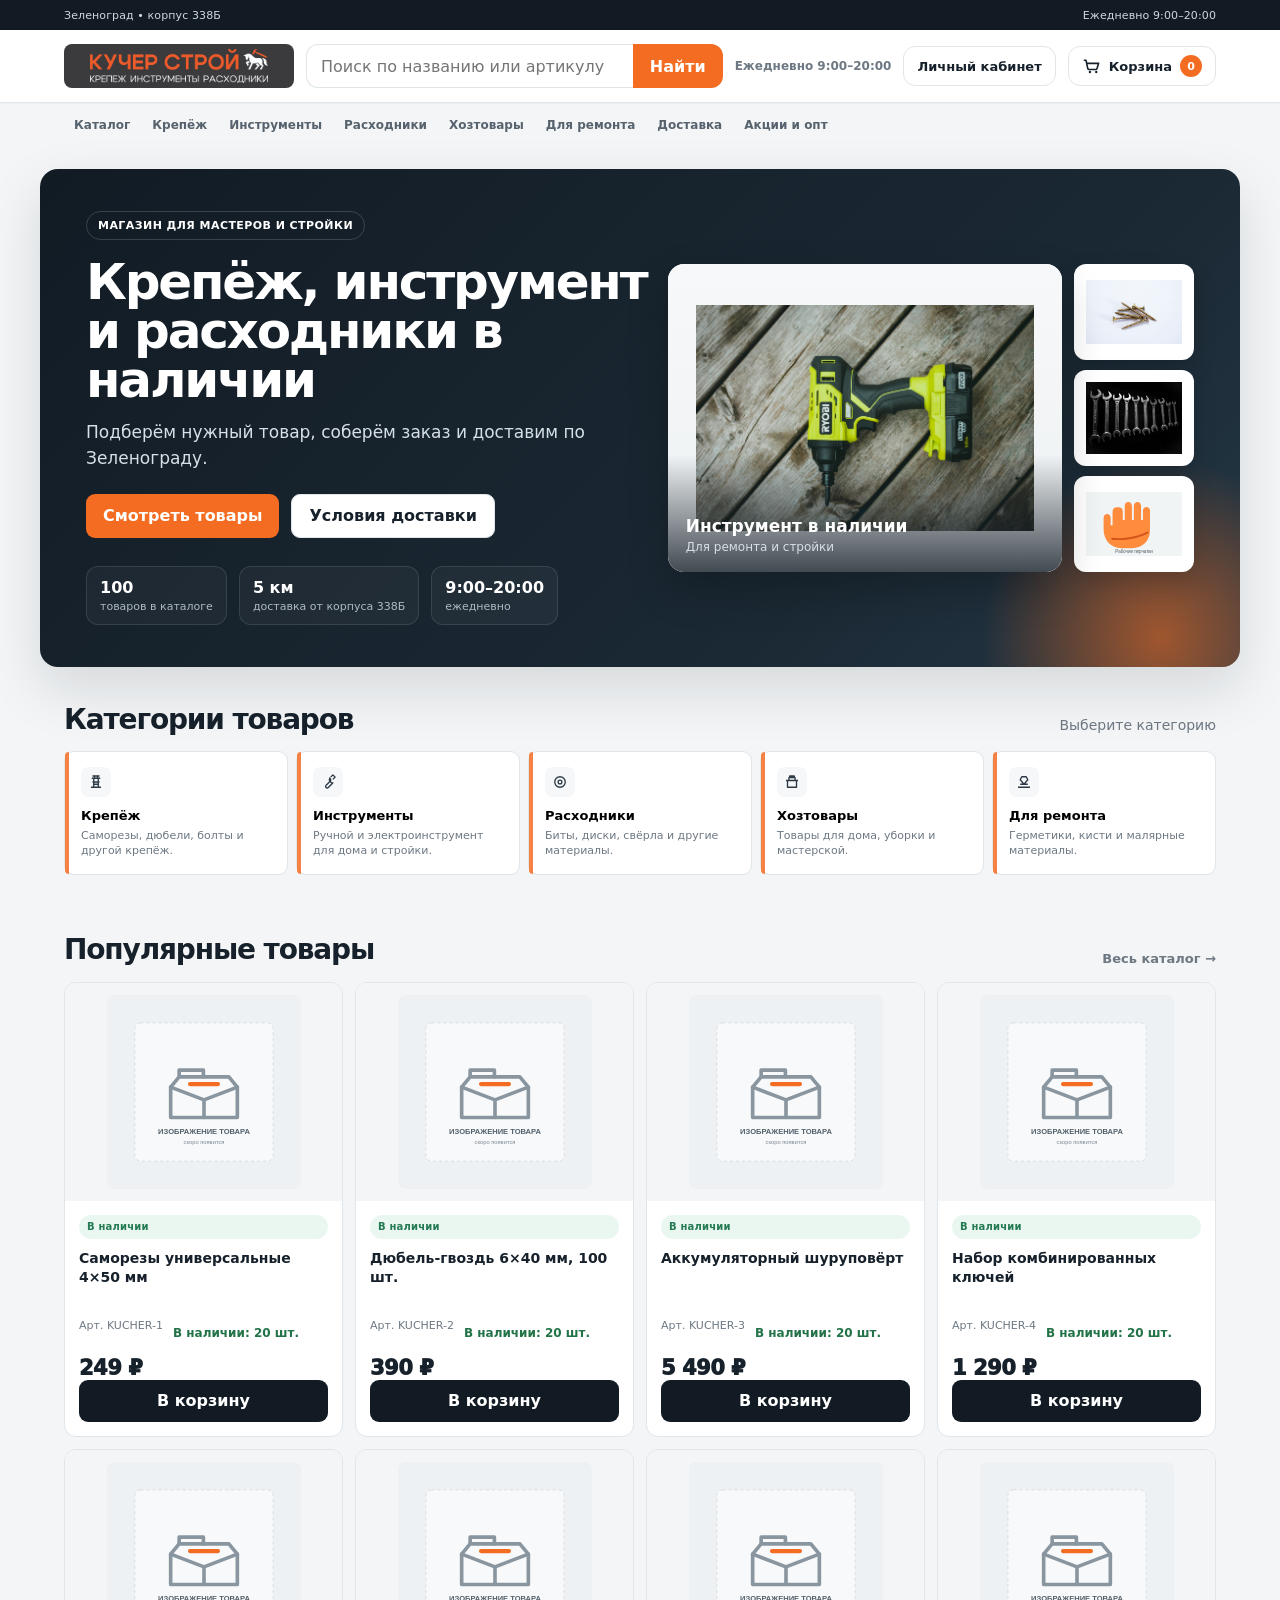
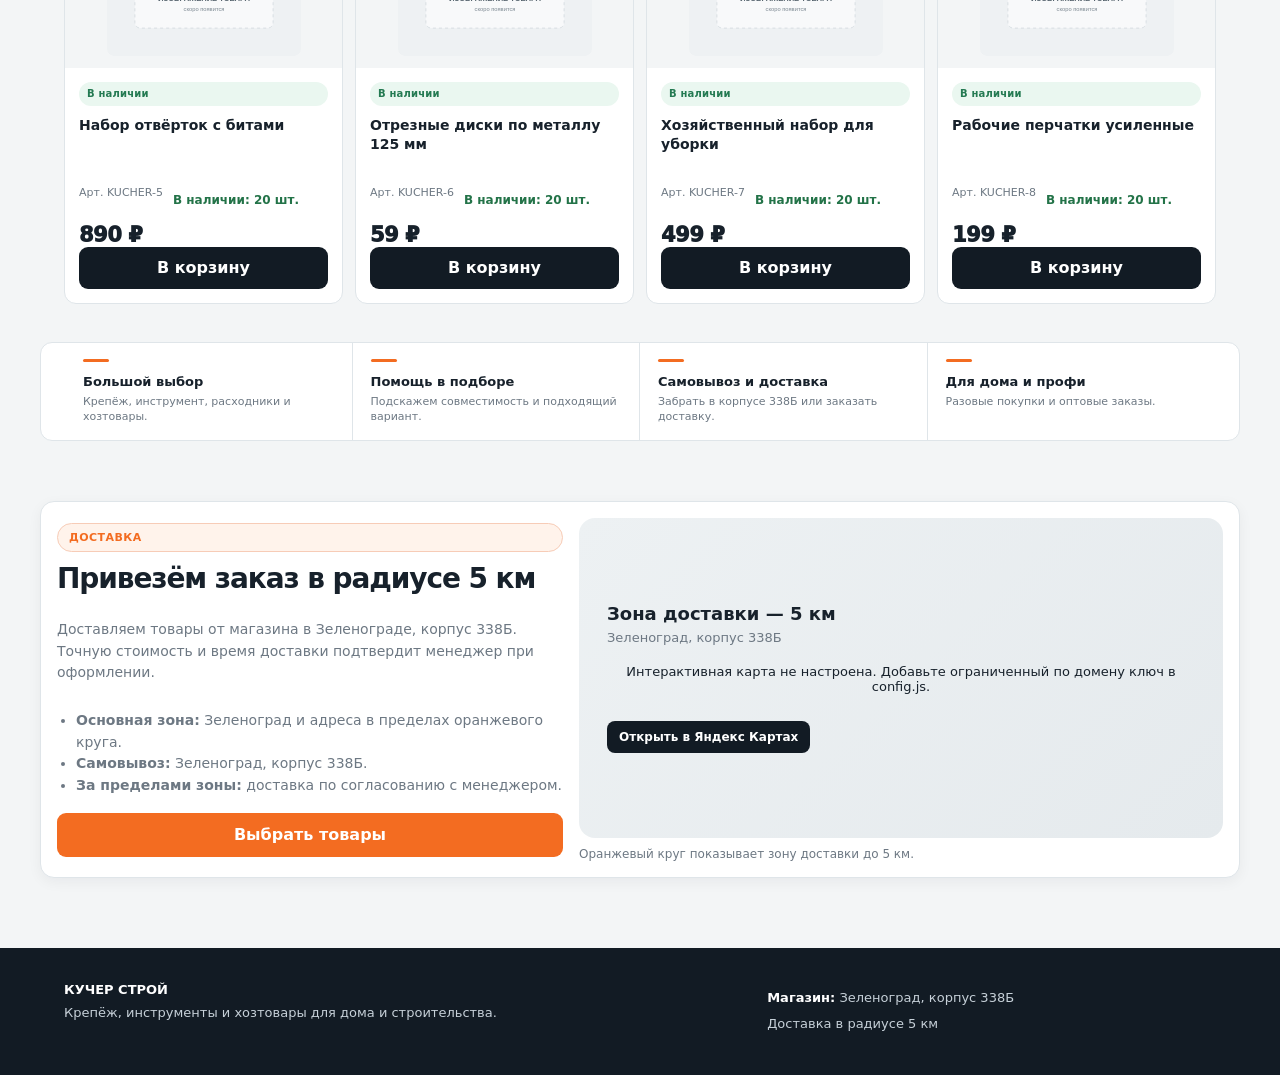
==== commit 902ef6d4: "Replace Kucher with standalone static demo" ====
--- a/index.html
+++ b/index.html
@@ -1,9 +1,9 @@
 <!doctype html>
 <html lang="ru"><head><meta charset="utf-8"><meta name="viewport" content="width=device-width, initial-scale=1"><meta name="description" content="Кучер строй - крепёж, инструменты, расходники и хозтовары."><title>Кучер строй - товары для ремонта и строительства</title><link rel="stylesheet" href="styles.css"><link rel="stylesheet" href="features.css"></head>
 <body data-page="home"><header class="site-header"></header><main>
-<section class="hero"><div class="wrap hero-box"><div class="hero-copy"><span class="eyebrow">Магазин для мастеров и стройки</span><h1>Крепёж, инструмент и расходники в наличии</h1><p>Подберём нужный товар, соберём заказ и доставим по Зеленограду.</p><div class="hero-actions"><a class="button button-primary" href="#products-section">Смотреть товары</a><a class="button button-secondary" href="delivery.html">Условия доставки</a></div><div class="hero-stats"><div class="hero-stat"><strong>500+</strong><span>товаров в каталоге</span></div><div class="hero-stat"><strong>5 км</strong><span>доставка от корпуса 338Б</span></div><div class="hero-stat"><strong>9:00–20:00</strong><span>ежедневно</span></div></div></div><div class="hero-visual"><div class="hero-photo"><img src="images/шуруповерт.jpg" alt="Аккумуляторный шуруповёрт"><div class="hero-photo-meta"><strong>Инструмент в наличии</strong><span>Для ремонта и стройки</span></div></div><div class="hero-shelf"><img src="images/саморезы.jpg" alt="Саморезы"><img src="images/набор ключей.jpg" alt="Набор ключей"><img src="images/перчатки.svg" alt="Рабочие перчатки"></div></div></div></section>
+<section class="hero"><div class="wrap hero-box"><div class="hero-copy"><span class="eyebrow">Магазин для мастеров и стройки</span><h1>Крепёж, инструмент и расходники в наличии</h1><p>Подберём нужный товар, соберём заказ и доставим по Зеленограду.</p><div class="hero-actions"><a class="button button-primary" href="#products-section">Смотреть товары</a><a class="button button-secondary" href="delivery.html">Условия доставки</a></div><div class="hero-stats"><div class="hero-stat"><strong id="product-count-stat">—</strong><span>товаров в каталоге</span></div><div class="hero-stat"><strong>5 км</strong><span>доставка от корпуса 338Б</span></div><div class="hero-stat"><strong>9:00–20:00</strong><span>ежедневно</span></div></div></div><div class="hero-visual"><div class="hero-photo"><img src="images/шуруповерт.jpg" alt="Аккумуляторный шуруповёрт"><div class="hero-photo-meta"><strong>Инструмент в наличии</strong><span>Для ремонта и стройки</span></div></div><div class="hero-shelf"><img src="images/саморезы.jpg" alt="Саморезы"><img src="images/набор ключей.jpg" alt="Набор ключей"><img src="images/перчатки.svg" alt="Рабочие перчатки"></div></div></div></section>
 <section class="section"><div class="wrap"><div class="section-heading"><h2>Категории товаров</h2><span>Выберите категорию</span></div><div id="categories" class="categories"></div></div></section>
 <section id="products-section" class="section"><div class="wrap"><div class="section-heading"><h2>Популярные товары</h2><a href="catalog.html">Весь каталог →</a></div><div id="products" class="products"></div></div></section>
 <section class="section trust-section"><div class="wrap trust-strip"><article><b>Большой выбор</b><span>Крепёж, инструмент, расходники и хозтовары.</span></article><article><b>Помощь в подборе</b><span>Подскажем совместимость и подходящий вариант.</span></article><article><b>Самовывоз и доставка</b><span>Забрать в корпусе 338Б или заказать доставку.</span></article><article><b>Для дома и профи</b><span>Разовые покупки и оптовые заказы.</span></article></div></section>
 <section id="delivery" class="section"><div class="wrap delivery-section"><div class="delivery-copy"><span class="eyebrow eyebrow-dark">Доставка</span><h2>Привезём заказ в радиусе 5 км</h2><p>Доставляем товары от магазина в Зеленограде, корпус 338Б. Точную стоимость и время доставки подтвердит менеджер при оформлении.</p><ul><li><b>Основная зона:</b> Зеленоград и адреса в пределах оранжевого круга.</li><li><b>Самовывоз:</b> Зеленоград, корпус 338Б.</li><li><b>За пределами зоны:</b> доставка по согласованию с менеджером.</li></ul><a class="button button-primary" href="catalog.html">Выбрать товары</a></div><div><div id="delivery-map" class="delivery-map" aria-label="Карта магазина и зоны доставки"></div><p class="map-caption">Оранжевый круг показывает зону доставки до 5 км.</p></div></div></section>
-</main><footer class="site-footer"></footer><script src="products.js"></script><script src="app.js"></script></body></html>
+</main><footer class="site-footer"></footer><script src="products.js"></script><script src="config.js"></script><script src="app.js"></script></body></html>
--- a/styles.css
+++ b/styles.css
@@ -249,7 +249,7 @@
   .hero-box{grid-template-columns:1fr}.hero-visual{min-height:290px}.product-detail,.cart-layout,.delivery-section,.cabinet-grid{grid-template-columns:1fr}.catalog-toolbar{grid-template-columns:1fr}.catalog-toolbar .result{justify-self:start}.catalog-controls{grid-template-columns:repeat(3,1fr)}
 }
 @media(max-width:700px){
-  .topbar{display:none}.head{grid-template-columns:auto 1fr auto;padding:10px 16px;min-height:66px}.logo{width:min(176px,46vw);flex-basis:min(176px,46vw)}.account-link{display:none}.search{grid-column:1/-1;grid-row:2}.nav{padding:6px 16px 7px}.nav a{font-size:11px;padding:7px 8px}
+  .topbar{display:none}.head{grid-template-columns:auto 1fr auto;padding:10px 16px;min-height:66px}.logo{grid-column:1;grid-row:1;width:min(176px,46vw);flex-basis:min(176px,46vw)}.availability{display:none}.account-link{display:inline-flex;grid-column:2;grid-row:1;justify-self:end;min-height:36px;padding:0 8px;font-size:11px}.cart-link{grid-column:3;grid-row:1;min-height:36px;padding:0 8px}.search{grid-column:1/-1;grid-row:2}.nav{padding:6px 16px 7px}.nav a{font-size:11px;padding:7px 8px}
   .hero{padding-top:14px}.hero-box{padding:27px 22px;border-radius:14px}.hero h1{font-size:37px;letter-spacing:-1.6px}.hero p{font-size:15px}.hero-actions{gap:8px}.hero-visual{grid-template-columns:1fr 86px;min-height:250px}.hero-photo-meta{padding:14px}.hero-photo-meta strong{font-size:15px}.hero-shelf img{padding:8px}
   .categories{grid-template-columns:1fr 1fr}.products{grid-template-columns:1fr 1fr;gap:9px}.product-image{height:160px}.product-body{padding:11px}.product-name{font-size:13px}.price{font-size:18px}
   .trust-strip{grid-template-columns:1fr}.trust-strip article{border-right:0!important;border-bottom:1px solid var(--line)}.trust-strip article:last-child{border-bottom:0}.catalog-controls{grid-template-columns:1fr}.catalog-toolbar{padding:10px}
--- a/features.css
+++ b/features.css
@@ -4,3 +4,284 @@
 .cart-flyer img{width:100%;height:100%;object-fit:contain;border-radius:10px}
 .card-action:disabled,#add-product:disabled{cursor:wait;opacity:.8}
 .map-api-placeholder{font-size:13px}
+
+/* Personal cabinet only — deliberately scoped so the storefront keeps its existing UI. */
+body[data-page="cabinet"] .cabinet-page{padding-top:30px}
+body[data-page="cabinet"] .cabinet-page-heading{align-items:center;margin-bottom:22px}
+body[data-page="cabinet"] .cabinet-page-heading h1{font-size:clamp(30px,3vw,40px);margin-top:11px}
+body[data-page="cabinet"] .cabinet-page-heading h1 span{color:var(--orange)}
+body[data-page="cabinet"] .cabinet-logout{min-height:42px}
+body[data-page="cabinet"] .cabinet-metrics{display:grid;grid-template-columns:repeat(4,minmax(0,1fr));gap:12px;margin-bottom:18px}
+body[data-page="cabinet"] .cabinet-metric{display:flex;align-items:center;gap:13px;min-width:0;padding:17px 18px;border:1px solid var(--line);border-radius:12px;background:#fff}
+body[data-page="cabinet"] .cabinet-metric-icon{display:grid;place-items:center;flex:0 0 42px;width:42px;height:42px;border-radius:9px;background:#f2f4f5;color:var(--ink);font-size:20px;font-weight:850}
+body[data-page="cabinet"] .cabinet-metric:nth-child(2) .cabinet-metric-icon{background:var(--orange-soft);color:var(--orange)}
+body[data-page="cabinet"] .cabinet-metric>div{display:grid;gap:5px;min-width:0}
+body[data-page="cabinet"] .cabinet-metric>div>span{color:var(--muted);font-size:11px;font-weight:700;line-height:1.3}
+body[data-page="cabinet"] .cabinet-metric strong{font-size:clamp(17px,1.7vw,23px);line-height:1.1;letter-spacing:-.5px;overflow-wrap:anywhere}
+body[data-page="cabinet"] .cabinet-layout{display:grid;grid-template-columns:238px minmax(0,1fr);align-items:start;gap:18px}
+body[data-page="cabinet"] .cabinet-sidebar{position:sticky;top:112px;padding:0;overflow:hidden}
+body[data-page="cabinet"] .cabinet-sidebar-title{padding:19px 18px 13px;font-size:11px;font-weight:900;letter-spacing:.08em;text-transform:uppercase;color:var(--muted)}
+body[data-page="cabinet"] .cabinet-tabs{display:grid;gap:3px;padding:0 9px 13px}
+body[data-page="cabinet"] .cabinet-tab{display:flex;align-items:center;gap:11px;width:100%;min-height:44px;padding:10px 11px;border:1px solid transparent;border-radius:8px;background:transparent;color:#46515c;text-align:left;font-size:13px;font-weight:760}
+body[data-page="cabinet"] .cabinet-tab>span:first-child{display:grid;place-items:center;width:20px;height:20px;color:#75808a;font-size:18px}
+body[data-page="cabinet"] .cabinet-tab:hover{background:#f6f7f8;color:var(--ink)}
+body[data-page="cabinet"] .cabinet-tab.active{border-color:#f5d7c7;background:#fff4ed;color:var(--orange-dark)}
+body[data-page="cabinet"] .cabinet-tab.active>span:first-child{color:var(--orange)}
+body[data-page="cabinet"] .cabinet-tab-count{display:inline-flex!important;align-items:center;justify-content:center;margin-left:auto;min-width:22px;height:22px;padding:0 6px;border-radius:99px;background:#edf0f2;color:#58636d;font-size:10px;font-weight:900}
+body[data-page="cabinet"] .cabinet-sidebar-help{margin:0 12px 12px;padding:14px 13px;border-top:1px solid var(--line);background:#fafbfb}
+body[data-page="cabinet"] .cabinet-sidebar-help>strong{font-size:12px}
+body[data-page="cabinet"] .cabinet-sidebar-help p{margin:6px 0 8px;color:var(--muted);font-size:11px;line-height:1.5}
+body[data-page="cabinet"] .cabinet-inline-link,body[data-page="cabinet"] .cabinet-text-button{padding:0;border:0;background:transparent;color:var(--orange-dark);font-size:11px;font-weight:850;text-align:left}
+body[data-page="cabinet"] .cabinet-inline-link:hover,body[data-page="cabinet"] .cabinet-text-button:hover{text-decoration:underline}
+body[data-page="cabinet"] .cabinet-content{min-width:0}
+body[data-page="cabinet"] .cabinet-view{min-width:0;padding:23px;margin-bottom:16px}
+body[data-page="cabinet"] .cabinet-view .panel-heading{align-items:center;margin-bottom:19px}
+body[data-page="cabinet"] .cabinet-view .panel-heading h2{margin-top:5px;font-size:23px;letter-spacing:-.6px}
+body[data-page="cabinet"] .cabinet-view .panel-heading p{margin:6px 0 0;color:var(--muted);font-size:12px;line-height:1.5}
+body[data-page="cabinet"] .cabinet-kicker{color:var(--orange-dark);font-size:9px;font-weight:950;letter-spacing:.12em}
+body[data-page="cabinet"] .cabinet-welcome{display:flex;justify-content:space-between;align-items:center;gap:24px;min-height:208px;padding:25px 28px;border-radius:11px;background:linear-gradient(115deg,#17212b 0%,#24313b 72%,#303d46 100%);color:#fff;overflow:hidden}
+body[data-page="cabinet"] .cabinet-welcome-copy{position:relative;z-index:1;max-width:540px}
+body[data-page="cabinet"] .cabinet-welcome-label{font-size:10px;letter-spacing:.15em;font-weight:900;color:#ffb58c}
+body[data-page="cabinet"] .cabinet-welcome h3{margin:10px 0 8px;font-size:clamp(21px,2.4vw,29px);line-height:1.1;letter-spacing:-.8px}
+body[data-page="cabinet"] .cabinet-welcome p{max-width:470px;margin:0;color:#c8d0d6;font-size:12px;line-height:1.6}
+body[data-page="cabinet"] .cabinet-welcome-actions{display:flex;gap:9px;flex-wrap:wrap;margin-top:18px}
+body[data-page="cabinet"] .cabinet-welcome-actions .button{min-height:39px;padding:0 12px;font-size:11px}
+body[data-page="cabinet"] .cabinet-welcome-actions .button-secondary{border:1px solid #56616a;background:transparent;color:#fff}
+body[data-page="cabinet"] .cabinet-welcome-actions .button-secondary:hover{background:#35434e}
+body[data-page="cabinet"] .cabinet-welcome-mark{position:relative;display:grid;place-items:center;flex:0 0 145px;width:145px;height:145px;border:1px solid rgba(255,255,255,.12);border-radius:50%;background:rgba(255,255,255,.025)}
+body[data-page="cabinet"] .cabinet-welcome-mark>span{font-size:65px;font-weight:950;line-height:1;color:#fff;letter-spacing:-8px;margin-left:-6px}
+body[data-page="cabinet"] .cabinet-welcome-mark>i{position:absolute;right:8px;width:33px;height:6px;transform:skew(-25deg);border-radius:2px;background:var(--orange)}
+body[data-page="cabinet"] .cabinet-welcome-mark>i:nth-of-type(1){top:39px}
+body[data-page="cabinet"] .cabinet-welcome-mark>i:nth-of-type(2){top:54px;width:27px}
+body[data-page="cabinet"] .cabinet-welcome-mark>i:nth-of-type(3){top:69px;width:21px}
+body[data-page="cabinet"] .cabinet-overview-grid{display:grid;grid-template-columns:1fr 1fr;gap:13px;margin-top:14px}
+body[data-page="cabinet"] .cabinet-mini-card{min-width:0;padding:17px;border:1px solid var(--line);border-radius:10px}
+body[data-page="cabinet"] .cabinet-mini-card-heading{display:flex;align-items:center;justify-content:space-between;gap:8px;margin-bottom:14px}
+body[data-page="cabinet"] .cabinet-mini-card-heading h3{margin:0;font-size:13px;letter-spacing:-.2px}
+body[data-page="cabinet"] .cabinet-recent-order-top,body[data-page="cabinet"] .cabinet-recent-order-bottom{display:flex;align-items:center;justify-content:space-between;gap:10px}
+body[data-page="cabinet"] .cabinet-recent-order-top>strong{font-size:12px}
+body[data-page="cabinet"] .cabinet-recent-order>p{margin:8px 0;color:var(--muted);font-size:11px}
+body[data-page="cabinet"] .cabinet-recent-order-bottom{padding-top:10px;border-top:1px solid var(--line)}
+body[data-page="cabinet"] .cabinet-recent-order-bottom>b{font-size:15px}
+body[data-page="cabinet"] .cabinet-status{display:inline-flex;align-items:center;justify-content:center;max-width:100%;padding:6px 8px;border-radius:5px;font-size:9px;font-weight:900;line-height:1.3;text-align:center;background:#f0f2f4;color:#5a6570}
+body[data-page="cabinet"] .cabinet-status.pending{background:#fff2df;color:#8c5b11}
+body[data-page="cabinet"] .cabinet-status.confirmed{background:#eaf3ff;color:#245e9b}
+body[data-page="cabinet"] .cabinet-status.processing{background:#f0ebff;color:#6650a4}
+body[data-page="cabinet"] .cabinet-status.shipped{background:#e9f2fb;color:#295d7d}
+body[data-page="cabinet"] .cabinet-status.delivered{background:#e8f5ee;color:#247a52}
+body[data-page="cabinet"] .cabinet-status.cancelled{background:#fff0ed;color:#b4462f}
+body[data-page="cabinet"] .cabinet-profile-summary{display:grid;gap:10px}
+body[data-page="cabinet"] .cabinet-profile-summary-row{display:grid;grid-template-columns:75px minmax(0,1fr);gap:8px;align-items:start;font-size:11px}
+body[data-page="cabinet"] .cabinet-profile-summary-row span{color:var(--muted)}
+body[data-page="cabinet"] .cabinet-profile-summary-row strong{overflow-wrap:anywhere;font-weight:750}
+body[data-page="cabinet"] .cabinet-shortcuts{display:grid;grid-template-columns:1fr 1fr;gap:9px;margin-top:14px}
+body[data-page="cabinet"] .cabinet-shortcuts>button{display:flex;align-items:center;gap:12px;min-width:0;padding:13px;border:1px solid var(--line);border-radius:9px;background:#fff;text-align:left}
+body[data-page="cabinet"] .cabinet-shortcuts>button:hover{border-color:#f0c4ac;background:#fffaf7}
+body[data-page="cabinet"] .cabinet-shortcuts>button>span:first-child{display:grid;place-items:center;flex:0 0 35px;width:35px;height:35px;border-radius:8px;background:#f2f4f5;font-size:17px}
+body[data-page="cabinet"] .cabinet-shortcuts>button>span:nth-child(2){display:grid;gap:4px;min-width:0}
+body[data-page="cabinet"] .cabinet-shortcuts b{font-size:11px}
+body[data-page="cabinet"] .cabinet-shortcuts small{color:var(--muted);font-size:10px;line-height:1.4}
+body[data-page="cabinet"] .cabinet-shortcuts>button>strong{margin-left:auto;color:var(--orange);font-size:18px}
+body[data-page="cabinet"] .cabinet-empty-state{display:flex;flex-direction:column;align-items:center;justify-content:center;min-height:235px;padding:28px 18px;text-align:center}
+body[data-page="cabinet"] .cabinet-empty-state.compact{min-height:150px;padding:17px 10px}
+body[data-page="cabinet"] .cabinet-empty-symbol{display:grid;place-items:center;width:44px;height:44px;border-radius:10px;background:#f1f4f5;color:#697681;font-size:23px}
+body[data-page="cabinet"] .cabinet-empty-state h3,body[data-page="cabinet"] .cabinet-empty-state>strong{margin:13px 0 5px;font-size:14px}
+body[data-page="cabinet"] .cabinet-empty-state p{max-width:400px;margin:4px auto 14px;color:var(--muted);font-size:12px;line-height:1.6}
+body[data-page="cabinet"] .cabinet-empty-state .button{min-height:38px;font-size:11px}
+body[data-page="cabinet"] .cabinet-empty-note{margin:0;color:var(--muted);font-size:11px;line-height:1.6}
+body[data-page="cabinet"] .cabinet-list-controls{display:grid;grid-template-columns:minmax(0,1fr) 200px;gap:12px;margin-bottom:16px;padding:13px;border:1px solid var(--line);border-radius:9px;background:#fafbfb}
+body[data-page="cabinet"] .cabinet-list-controls label,body[data-page="cabinet"] .cabinet-form label,body[data-page="cabinet"] .cabinet-password-form label{display:grid;gap:7px;color:#46515b;font-size:11px;font-weight:820}
+body[data-page="cabinet"] .cabinet-list-controls input,body[data-page="cabinet"] .cabinet-list-controls select,body[data-page="cabinet"] .cabinet-form input,body[data-page="cabinet"] .cabinet-form textarea,body[data-page="cabinet"] .cabinet-password-form input{width:100%;min-width:0;min-height:42px;padding:10px 12px;border:1px solid #dbe1e5;border-radius:7px;background:#fff;color:var(--ink);font-size:12px;outline:none}
+body[data-page="cabinet"] .cabinet-form textarea{resize:vertical;min-height:90px;line-height:1.5}
+body[data-page="cabinet"] .cabinet-list-controls input:focus,body[data-page="cabinet"] .cabinet-list-controls select:focus,body[data-page="cabinet"] .cabinet-form input:focus,body[data-page="cabinet"] .cabinet-form textarea:focus,body[data-page="cabinet"] .cabinet-password-form input:focus{border-color:#f1a77d;box-shadow:0 0 0 3px rgba(243,108,33,.09)}
+body[data-page="cabinet"] .cabinet-order-list,body[data-page="cabinet"] .cabinet-request-list{display:grid;gap:12px}
+body[data-page="cabinet"] .cabinet-order-card,body[data-page="cabinet"] .cabinet-request-card{padding:17px;border:1px solid var(--line);border-radius:10px;background:#fff}
+body[data-page="cabinet"] .cabinet-order-top,body[data-page="cabinet"] .cabinet-request-top{display:flex;align-items:flex-start;justify-content:space-between;gap:14px;padding-bottom:13px;border-bottom:1px solid var(--line)}
+body[data-page="cabinet"] .cabinet-order-number{color:var(--muted);font-size:9px;font-weight:950;letter-spacing:.1em}
+body[data-page="cabinet"] .cabinet-order-top p,body[data-page="cabinet"] .cabinet-request-top p{margin:5px 0 0;color:var(--muted);font-size:11px}
+body[data-page="cabinet"] .cabinet-order-summary{display:grid;grid-template-columns:repeat(3,minmax(0,1fr));gap:12px;padding:14px 0}
+body[data-page="cabinet"] .cabinet-order-summary>div{display:grid;gap:5px;min-width:0}
+body[data-page="cabinet"] .cabinet-order-summary span{color:var(--muted);font-size:10px}
+body[data-page="cabinet"] .cabinet-order-summary strong{font-size:12px;overflow-wrap:anywhere}
+body[data-page="cabinet"] .cabinet-order-details{padding:11px 0;border-top:1px solid var(--line);border-bottom:1px solid var(--line)}
+body[data-page="cabinet"] .cabinet-order-details summary{cursor:pointer;color:#38444e;font-size:11px;font-weight:850}
+body[data-page="cabinet"] .cabinet-order-items{display:grid;gap:9px;margin:12px 0;padding:0;list-style:none}
+body[data-page="cabinet"] .cabinet-order-items li{display:grid;grid-template-columns:minmax(0,1fr) auto auto;align-items:start;gap:12px;font-size:11px}
+body[data-page="cabinet"] .cabinet-order-items li>span:nth-child(2){color:var(--muted);white-space:nowrap}
+body[data-page="cabinet"] .cabinet-order-items li>strong{white-space:nowrap}
+body[data-page="cabinet"] .cabinet-order-delivery,body[data-page="cabinet"] .cabinet-request-details{display:grid;grid-template-columns:130px minmax(0,1fr);gap:8px 12px;margin-top:13px;font-size:11px}
+body[data-page="cabinet"] .cabinet-order-delivery>span,body[data-page="cabinet"] .cabinet-request-details>span{color:var(--muted)}
+body[data-page="cabinet"] .cabinet-order-delivery>strong,body[data-page="cabinet"] .cabinet-request-details>strong{overflow-wrap:anywhere}
+body[data-page="cabinet"] .cabinet-order-actions{display:flex;align-items:center;gap:13px;flex-wrap:wrap;padding-top:13px}
+body[data-page="cabinet"] .cabinet-order-actions .button{min-height:35px;padding:0 11px;font-size:10px}
+body[data-page="cabinet"] .cabinet-danger-button{padding:7px 0;border:0;background:transparent;color:var(--red);font-size:10px;font-weight:850}
+body[data-page="cabinet"] .cabinet-danger-button:hover{text-decoration:underline}
+body[data-page="cabinet"] .cabinet-form-grid{display:grid;grid-template-columns:1fr 1fr;gap:16px}
+body[data-page="cabinet"] .cabinet-field-wide{grid-column:1/-1}
+body[data-page="cabinet"] .cabinet-optional,body[data-page="cabinet"] .cabinet-password-form small{color:var(--muted);font-size:10px;font-weight:500}
+body[data-page="cabinet"] .cabinet-form-footer{display:flex;align-items:center;justify-content:space-between;gap:12px;flex-wrap:wrap;margin-top:22px;padding-top:17px;border-top:1px solid var(--line)}
+body[data-page="cabinet"] .cabinet-form-footer .button,body[data-page="cabinet"] .cabinet-password-form .button{min-height:42px;font-size:11px}
+body[data-page="cabinet"] .cabinet-feedback{margin:15px 0 0}
+body[data-page="cabinet"] .cabinet-cart-list{display:grid;gap:0}
+body[data-page="cabinet"] .cabinet-cart-item{grid-template-columns:64px minmax(0,1fr) 86px 95px;gap:12px;align-items:center;padding:15px 0}
+body[data-page="cabinet"] .cabinet-cart-item img{width:64px;height:64px;border:1px solid #edf0f2;border-radius:8px;background:#f7f8f8;object-fit:contain}
+body[data-page="cabinet"] .cabinet-cart-item-info{display:grid;gap:6px;min-width:0}
+body[data-page="cabinet"] .cabinet-cart-item-info b{font-size:12px;line-height:1.45}
+body[data-page="cabinet"] .cabinet-cart-item-info>span{color:var(--muted);font-size:11px}
+body[data-page="cabinet"] .cabinet-remove-item{justify-self:start;padding:0;border:0;background:transparent;color:var(--red);font-size:10px;font-weight:750}
+body[data-page="cabinet"] .cabinet-remove-item:hover{text-decoration:underline}
+body[data-page="cabinet"] .cabinet-qty-label{display:grid;gap:5px;color:var(--muted);font-size:10px;font-weight:750}
+body[data-page="cabinet"] .cabinet-qty-label input{width:100%;min-width:0;height:36px;padding:0 8px;border:1px solid var(--line);border-radius:6px;background:#fff;font-size:12px}
+body[data-page="cabinet"] .cabinet-cart-line-total{text-align:right;font-size:12px;white-space:nowrap}
+body[data-page="cabinet"] .cabinet-total{display:flex;justify-content:space-between;gap:12px;margin:17px 0 0;padding-top:16px;border-top:1px solid var(--line);font-size:13px}
+body[data-page="cabinet"] .cabinet-total>b{font-size:20px;letter-spacing:-.4px}
+body[data-page="cabinet"] .cabinet-cart-actions{display:flex;justify-content:space-between;gap:10px;flex-wrap:wrap;margin-top:16px}
+body[data-page="cabinet"] .cabinet-cart-actions .button{min-height:42px;font-size:11px}
+body[data-page="cabinet"] .cabinet-cart-actions .cabinet-checkout{margin-left:auto}
+body[data-page="cabinet"] .cabinet-cart-actions .button:disabled{cursor:not-allowed;opacity:.45;transform:none;box-shadow:none}
+body[data-page="cabinet"] .cabinet-password-form{max-width:470px;gap:15px}
+body[data-page="cabinet"] .cabinet-security-note{margin-top:25px;padding:15px;border:1px solid #f1d7c8;border-radius:8px;background:#fff9f5}
+body[data-page="cabinet"] .cabinet-security-note strong{font-size:11px}
+body[data-page="cabinet"] .cabinet-security-note p{margin:6px 0 0;color:#665b54;font-size:11px;line-height:1.65}
+body[data-page="cabinet"] .cabinet-section-title{margin-bottom:22px}
+body[data-page="cabinet"] .cabinet-section-title .button{min-height:39px;padding:0 12px;font-size:11px;white-space:nowrap}
+
+@media(max-width:1050px){
+  body[data-page="cabinet"] .cabinet-metrics{grid-template-columns:repeat(2,minmax(0,1fr))}
+  body[data-page="cabinet"] .cabinet-layout{grid-template-columns:205px minmax(0,1fr);gap:13px}
+  body[data-page="cabinet"] .cabinet-view{padding:18px}
+  body[data-page="cabinet"] .cabinet-cart-item{grid-template-columns:56px minmax(0,1fr) 75px;gap:10px}
+  body[data-page="cabinet"] .cabinet-cart-item img{width:56px;height:56px}
+  body[data-page="cabinet"] .cabinet-cart-line-total{grid-column:2/4;text-align:right}
+}
+@media(max-width:800px){
+  body[data-page="cabinet"] .cabinet-layout{grid-template-columns:1fr}
+  body[data-page="cabinet"] .cabinet-sidebar{position:static}
+  body[data-page="cabinet"] .cabinet-sidebar-title{padding-bottom:9px}
+  body[data-page="cabinet"] .cabinet-tabs{grid-template-columns:repeat(3,minmax(0,1fr));padding-bottom:11px}
+  body[data-page="cabinet"] .cabinet-tab{gap:6px;padding:9px 8px;font-size:11px}
+  body[data-page="cabinet"] .cabinet-tab>span:first-child{width:17px;font-size:15px}
+  body[data-page="cabinet"] .cabinet-sidebar-help{display:none}
+  body[data-page="cabinet"] .cabinet-welcome-mark{flex-basis:110px;width:110px;height:110px}
+  body[data-page="cabinet"] .cabinet-welcome-mark>span{font-size:51px}
+  body[data-page="cabinet"] .cabinet-welcome-mark>i{right:3px}
+}
+@media(max-width:560px){
+  body[data-page="cabinet"] .cabinet-page{padding-top:20px}
+  body[data-page="cabinet"] .cabinet-page-heading{align-items:flex-start;flex-direction:column}
+  body[data-page="cabinet"] .cabinet-page-heading h1{font-size:29px}
+  body[data-page="cabinet"] .cabinet-metrics{gap:8px}
+  body[data-page="cabinet"] .cabinet-metric{gap:9px;padding:12px}
+  body[data-page="cabinet"] .cabinet-metric-icon{flex-basis:34px;width:34px;height:34px;font-size:17px}
+  body[data-page="cabinet"] .cabinet-metric>div>span{font-size:9px}
+  body[data-page="cabinet"] .cabinet-metric strong{font-size:17px}
+  body[data-page="cabinet"] .cabinet-tabs{grid-template-columns:repeat(2,minmax(0,1fr))}
+  body[data-page="cabinet"] .cabinet-tab{min-height:40px}
+  body[data-page="cabinet"] .cabinet-view{padding:15px}
+  body[data-page="cabinet"] .cabinet-view .panel-heading{align-items:flex-start;flex-direction:column}
+  body[data-page="cabinet"] .cabinet-welcome{padding:21px;min-height:0}
+  body[data-page="cabinet"] .cabinet-welcome-mark{display:none}
+  body[data-page="cabinet"] .cabinet-welcome h3{font-size:23px}
+  body[data-page="cabinet"] .cabinet-overview-grid,body[data-page="cabinet"] .cabinet-shortcuts{grid-template-columns:1fr}
+  body[data-page="cabinet"] .cabinet-list-controls{grid-template-columns:1fr}
+  body[data-page="cabinet"] .cabinet-form-grid{grid-template-columns:1fr;gap:14px}
+  body[data-page="cabinet"] .cabinet-field-wide{grid-column:auto}
+  body[data-page="cabinet"] .cabinet-form-footer{align-items:flex-start;flex-direction:column}
+  body[data-page="cabinet"] .cabinet-order-summary{grid-template-columns:1fr 1fr}
+  body[data-page="cabinet"] .cabinet-order-summary>div:last-child{grid-column:1/-1}
+  body[data-page="cabinet"] .cabinet-order-items li{grid-template-columns:minmax(0,1fr) auto;gap:6px}
+  body[data-page="cabinet"] .cabinet-order-items li>strong{grid-column:2}
+  body[data-page="cabinet"] .cabinet-order-delivery,body[data-page="cabinet"] .cabinet-request-details{grid-template-columns:1fr;gap:4px}
+  body[data-page="cabinet"] .cabinet-order-delivery>span:not(:first-child),body[data-page="cabinet"] .cabinet-request-details>span:not(:first-child){margin-top:8px}
+  body[data-page="cabinet"] .cabinet-cart-item{grid-template-columns:52px minmax(0,1fr) 68px;gap:9px}
+  body[data-page="cabinet"] .cabinet-cart-item img{width:52px;height:52px}
+  body[data-page="cabinet"] .cabinet-cart-line-total{grid-column:2/4}
+  body[data-page="cabinet"] .cabinet-cart-actions{flex-direction:column}
+  body[data-page="cabinet"] .cabinet-cart-actions .button{width:100%}
+  body[data-page="cabinet"] .cabinet-cart-actions .cabinet-checkout{margin-left:0}
+  body[data-page="cabinet"] .cabinet-order-top,body[data-page="cabinet"] .cabinet-request-top{align-items:flex-start}
+  body[data-page="cabinet"] .cabinet-order-top .cabinet-status,body[data-page="cabinet"] .cabinet-request-top .cabinet-status{max-width:140px}
+}
+
+/* Functional metadata for stock-aware catalogue and a persistent manager contact path. */
+.product-meta{display:flex;flex-wrap:wrap;gap:5px 10px;margin:8px 0;color:var(--muted);font-size:11px;line-height:1.35}
+.product-sku{font-size:13px;color:var(--muted)}
+.stock-label{display:block;font-size:12px;font-weight:750;line-height:1.4;margin:6px 0}
+.stock-label.in-stock{color:#237348}
+.stock-label.out-of-stock{color:#b42318}
+.card-action:disabled,.button:disabled{cursor:not-allowed;opacity:.55;transform:none;box-shadow:none}
+.manager-error{color:#b42318;font-size:13px;font-weight:750;margin:0}
+.manager-form textarea{width:100%;padding:10px 12px;border:1px solid var(--line);border-radius:var(--radius-md);font:inherit;resize:vertical}
+.manager-form textarea:focus{outline:2px solid rgba(243,108,33,.25);border-color:var(--orange)}
+.cart-manager-contact{display:grid;grid-template-columns:minmax(0,1fr) auto;align-items:start;gap:18px;margin-top:20px;padding:22px}
+.cart-manager-contact h2{margin:0 0 6px;font-size:21px}
+.cart-manager-contact p{margin:0;color:var(--muted);line-height:1.5;font-size:14px}
+.cart-manager-contact .manager-form{grid-column:1/-1;width:100%}
+.manager-form-grid{display:grid;grid-template-columns:repeat(2,minmax(0,1fr));gap:12px}
+.manager-comment{grid-column:1/-1}
+.manager-form-grid label{display:grid;gap:7px;font-size:12px;font-weight:850}
+.manager-form-grid textarea{min-height:85px}
+@media(max-width:700px){
+  .cart-manager-contact{grid-template-columns:1fr;padding:16px}
+  .manager-form-grid{grid-template-columns:1fr}
+  .manager-comment{grid-column:auto}
+}
+
+
+/* Functional manager queue; it is not linked from the public navigation. */
+.manager-console-page{max-width:1040px}
+.manager-console-card{padding:clamp(18px,3vw,30px)}
+.manager-key-form{display:grid;grid-template-columns:minmax(0,1fr) auto;gap:10px;align-items:end;margin:20px 0}
+.manager-key-form label{grid-column:1/-1;font-size:13px;font-weight:800}
+.manager-key-form input{min-width:0;width:100%;min-height:44px;padding:10px 12px;border:1px solid var(--line);border-radius:var(--radius-md);font:inherit}
+.manager-refresh{margin:0 0 14px}
+.manager-queue{display:grid;gap:14px;margin-top:16px}
+.manager-request-card{display:grid;gap:14px;padding:18px;border:1px solid var(--line);border-radius:var(--radius-md);background:#fff}
+.manager-request-heading{display:flex;justify-content:space-between;align-items:start;gap:16px}
+.manager-request-heading p{margin:5px 0 0;color:var(--muted);font-size:13px}
+.manager-request-heading label{display:grid;gap:5px;color:var(--muted);font-size:12px;font-weight:800}
+.manager-status-select{min-width:145px;min-height:38px;padding:6px 8px;border:1px solid var(--line);border-radius:var(--radius-sm);background:#fff;color:var(--ink);font:inherit}
+.manager-request-contact{display:grid;grid-template-columns:repeat(auto-fit,minmax(170px,1fr));gap:10px}
+.manager-request-contact div{display:grid;gap:4px;overflow-wrap:anywhere}
+.manager-request-contact span{color:var(--muted);font-size:12px}
+.manager-request-comment{margin:0;padding:12px;background:#f6f7f8;border-radius:var(--radius-sm);white-space:pre-wrap;overflow-wrap:anywhere}
+.manager-request-items{display:grid;gap:8px;margin:0;padding:0;list-style:none}
+.manager-request-items li{display:grid;grid-template-columns:minmax(0,1fr) auto auto;gap:12px;align-items:start;font-size:13px}
+.manager-request-items small{display:block;color:var(--muted)}
+.manager-request-items strong{white-space:nowrap}
+@media(max-width:600px){.manager-key-form{grid-template-columns:1fr}.manager-request-heading{display:grid}.manager-request-items li{grid-template-columns:minmax(0,1fr) auto}.manager-request-items strong{grid-column:2}}
+
+
+/* Stable product-card and cart-item dimensions across navigation from the personal cabinet. */
+.products{align-items:stretch;grid-auto-rows:1fr}
+.product-card{display:flex;flex-direction:column;min-width:0;height:100%}
+.product-image{flex:0 0 218px;height:218px;min-width:0;overflow:hidden;display:flex;align-items:center;justify-content:center}
+.product-image img{display:block;width:100%;height:100%;max-width:100%;max-height:100%;object-fit:contain;object-position:center}
+.product-body{display:flex;flex:1 1 auto;flex-direction:column;min-width:0}
+.product-name{display:-webkit-box;overflow:hidden;-webkit-box-orient:vertical;-webkit-line-clamp:3;min-height:54px;overflow-wrap:anywhere}
+.card-action{margin-top:auto}
+body[data-page="cart"] main>.wrap{width:min(1240px,100%);min-width:0;margin-inline:auto}
+body[data-page="cart"] .cart-layout{grid-template-columns:minmax(0,1.45fr) minmax(270px,.65fr);align-items:start;min-width:0}
+body[data-page="cart"] #cart-items{min-width:0;overflow:hidden}
+body[data-page="cart"] .cart-item{display:grid;grid-template-columns:88px minmax(0,1fr) 112px;align-items:start;gap:16px;min-width:0;padding:18px 0}
+body[data-page="cart"] .cart-item>img{display:block;width:88px;height:88px;max-width:88px;aspect-ratio:1/1;object-fit:contain;object-position:center;padding:7px;border:1px solid var(--line);border-radius:10px;background:#f1f4f5}
+body[data-page="cart"] .cart-item>div:nth-of-type(1){min-width:0;overflow-wrap:anywhere}
+body[data-page="cart"] .cart-item h3{margin:7px 0;line-height:1.35;overflow-wrap:anywhere}
+body[data-page="cart"] .cart-item small{display:block;overflow-wrap:anywhere;color:var(--muted)}
+body[data-page="cart"] .cart-item .stock-label{line-height:1.4;overflow-wrap:anywhere}
+body[data-page="cart"] .item-actions{display:flex;flex-direction:column;align-items:flex-end;gap:9px;width:112px;min-width:0;text-align:right}
+body[data-page="cart"] .item-actions label{display:flex;align-items:center;gap:8px;white-space:nowrap;color:var(--muted);font-size:12px;font-weight:700}
+body[data-page="cart"] .item-actions input{width:54px;min-width:0}
+body[data-page="cart"] .item-actions>div{max-width:100%;overflow-wrap:anywhere}
+body[data-page="cart"] .cart-item .remove{align-self:flex-end;margin-top:0}
+body[data-page="cart"] .order-summary{min-width:0}
+@media(max-width:900px){body[data-page="cart"] .cart-layout{grid-template-columns:minmax(0,1fr)}body[data-page="cart"] .order-summary{position:static}}
+@media(max-width:600px){
+  .product-image{flex-basis:165px;height:165px}
+  body[data-page="cart"] .cart-item{grid-template-columns:68px minmax(0,1fr);gap:12px;padding:15px 0}
+  body[data-page="cart"] .cart-item>img{width:68px;height:68px;max-width:68px;padding:4px}
+  body[data-page="cart"] .item-actions{grid-column:2;width:100%;display:grid;grid-template-columns:minmax(0,1fr) auto;align-items:center;justify-items:start;gap:8px;text-align:left}
+  body[data-page="cart"] .item-actions label{grid-column:1;white-space:normal}
+  body[data-page="cart"] .item-actions>div{grid-column:2}
+  body[data-page="cart"] .cart-item .remove{grid-column:1/-1;justify-self:start;align-self:auto}
+}
